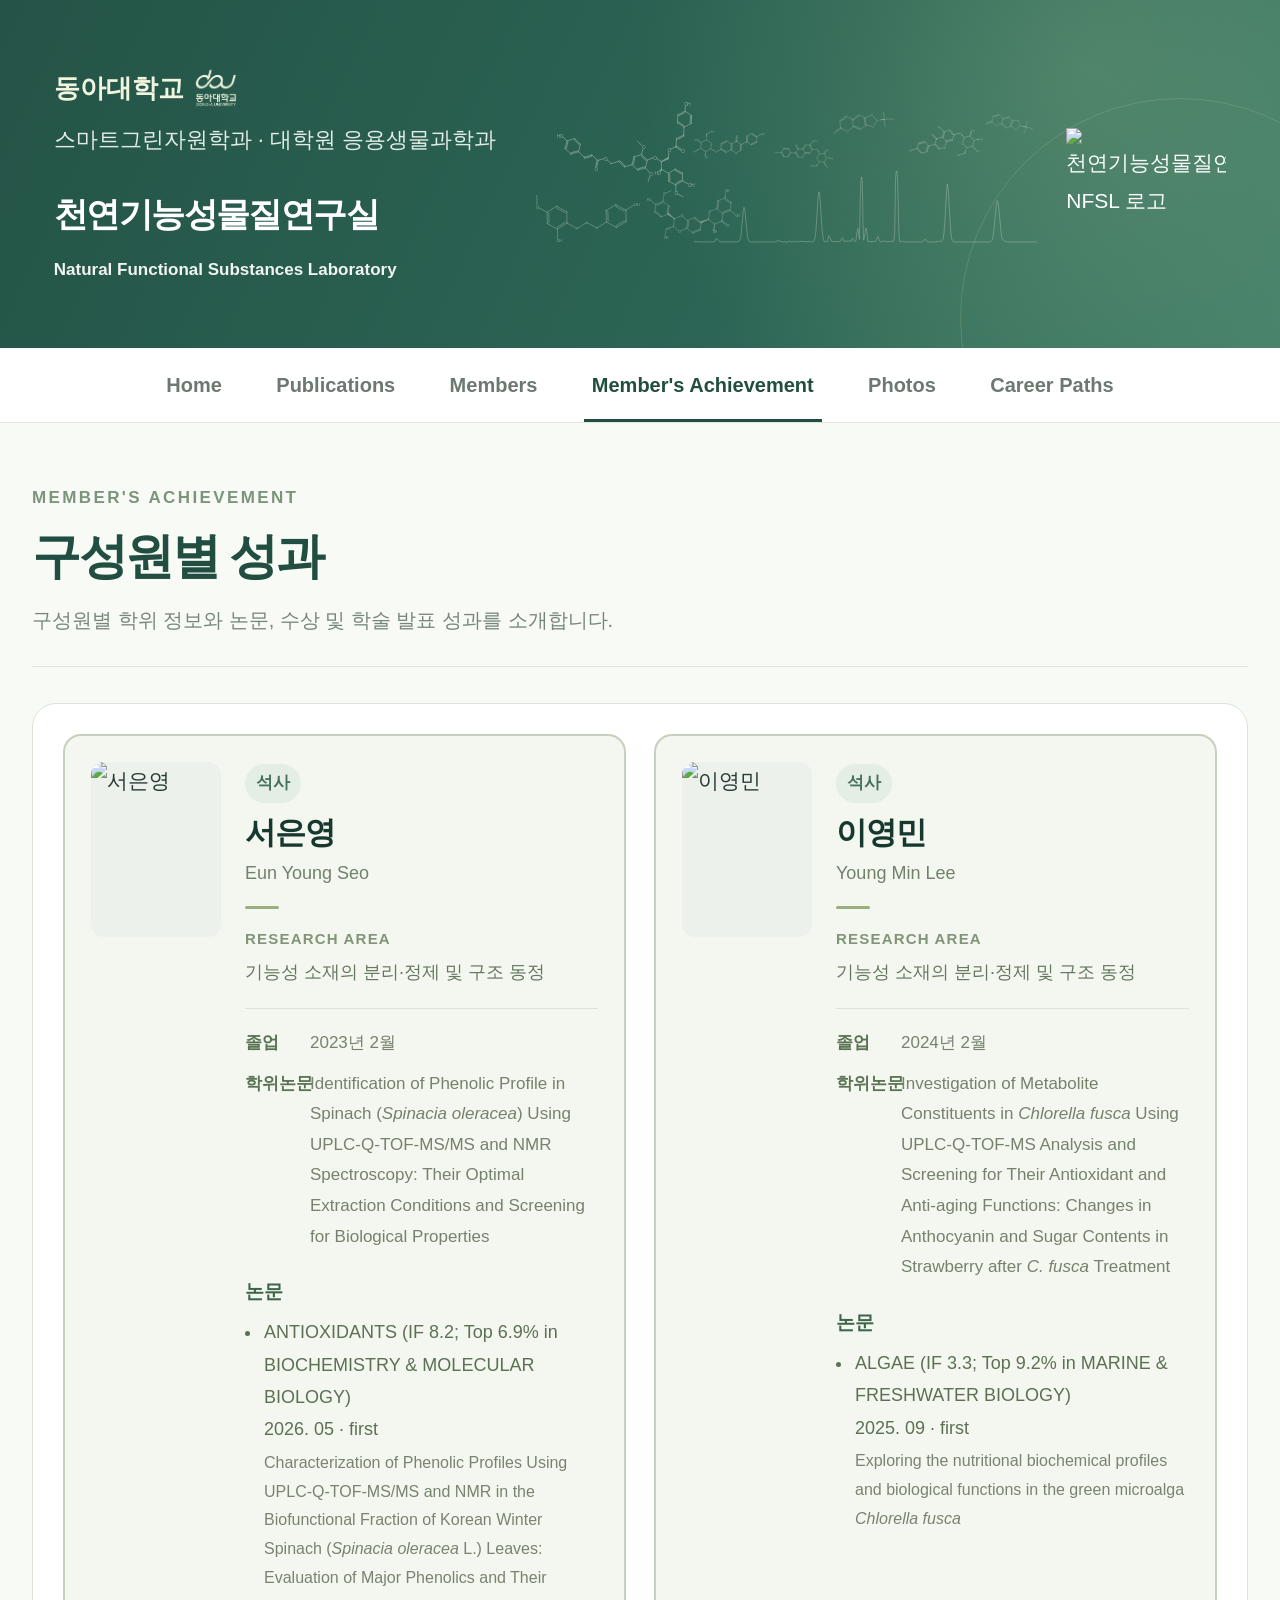
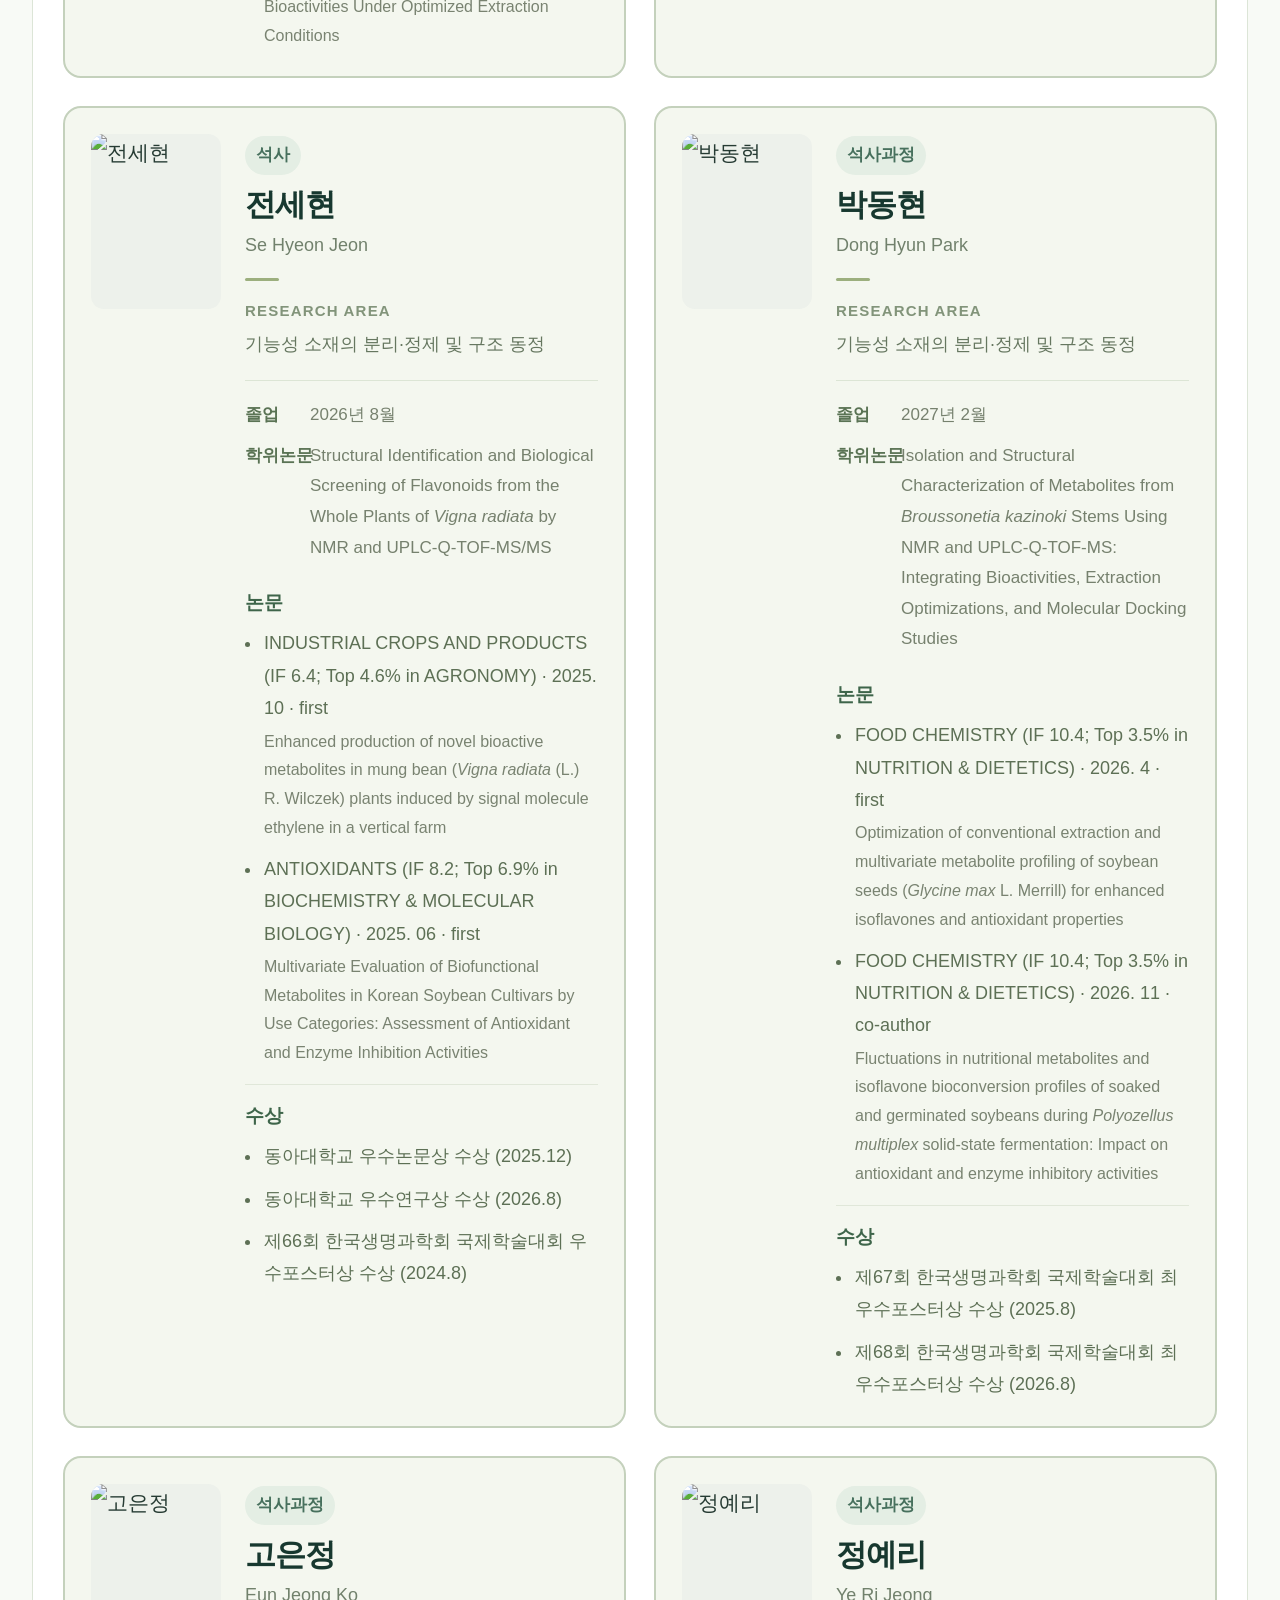
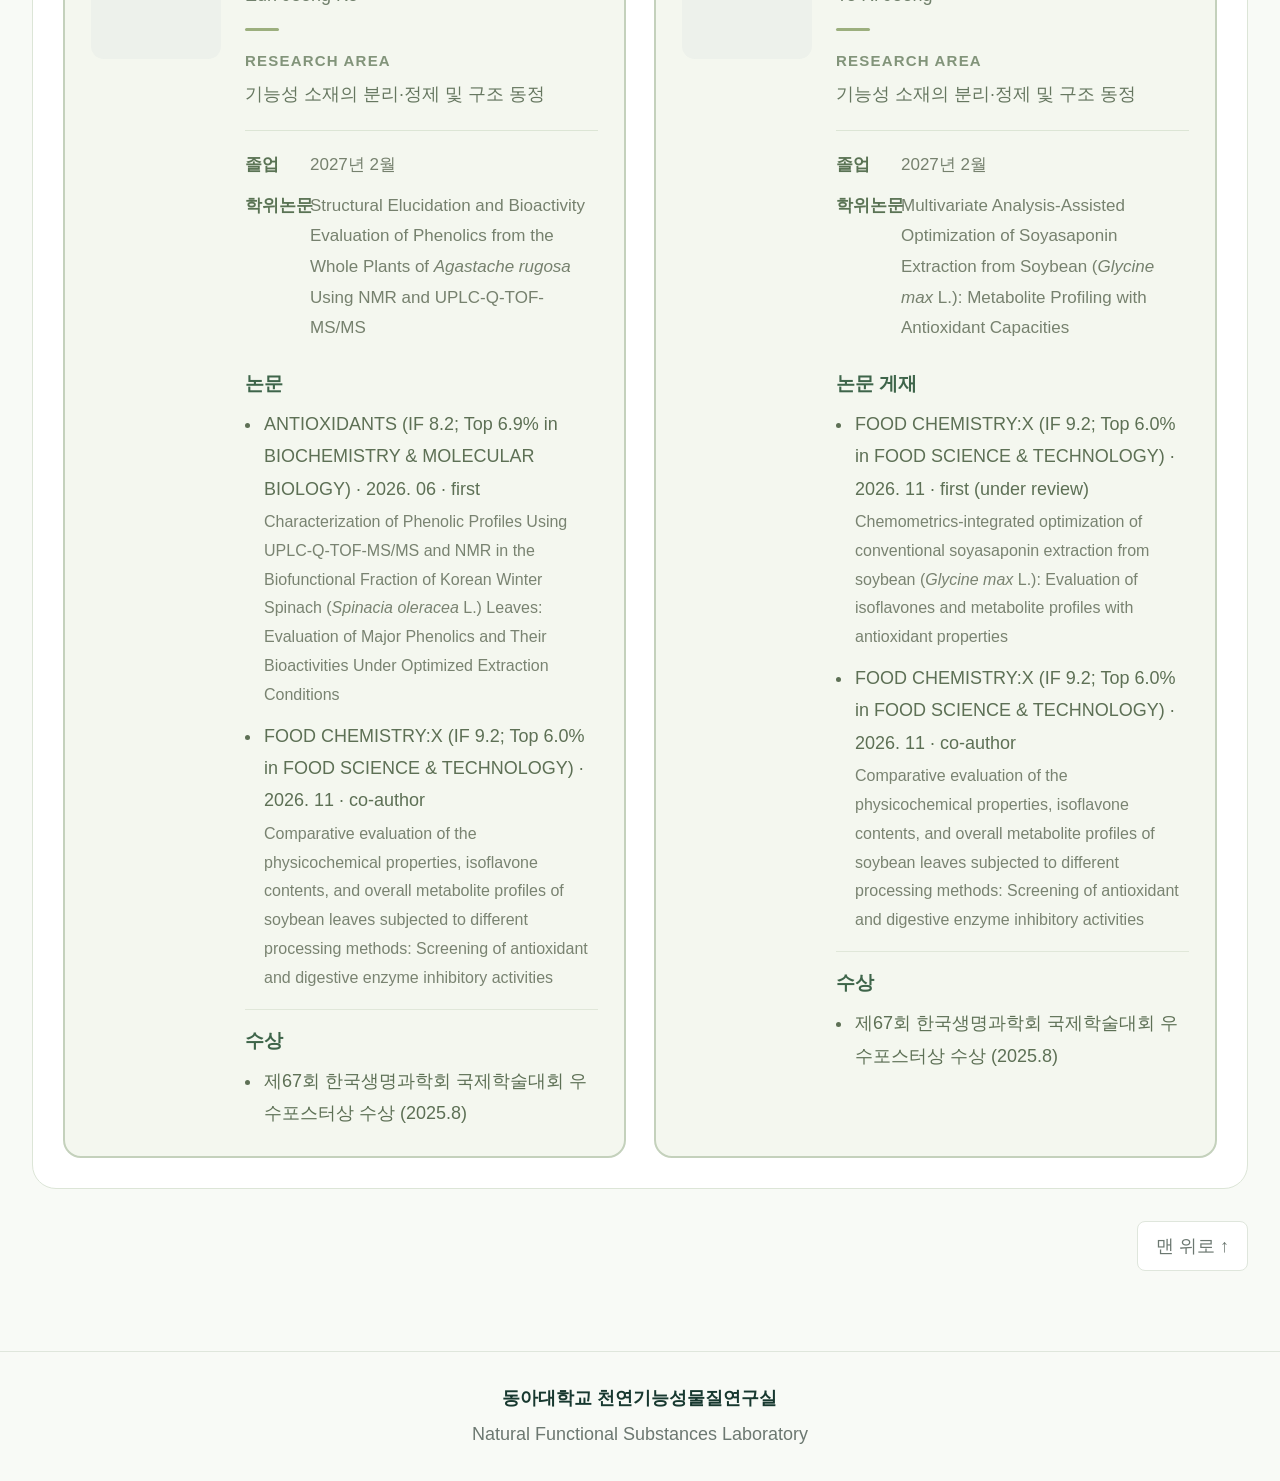
==== member's achievement.html @ 09aa6b8d "Create lab website" ====
<!DOCTYPE html>
<html lang="ko">
<head>
  <meta charset="UTF-8">
  <meta name="viewport" content="width=device-width, initial-scale=1.0">
  <title>천연기능성물질연구실 | 구성원 성과</title>
  <link rel="stylesheet" href="styles.css">
</head>

<body class="achievements-page" id="top">
  <a class="skip-link" href="#main">본문 바로가기</a>

  <header class="hero hero-with-science">
    <div class="hero-inner">
      <div class="hero-text">
        <p class="university">
          <a class="hero-university-label" href="https://www.donga.ac.kr/" target="_blank" rel="noopener noreferrer">동아대학교<span class="hero-university-mark" aria-hidden="true"></span></a>
        </p>

        <p class="department">
          <a href="https://liferes.donga.ac.kr/liferes/CMS/Contents/Contents.do?mCode=MN019" target="_blank" rel="noopener noreferrer">스마트그린자원학과</a>
          · <a href="https://gra.donga.ac.kr/" target="_blank" rel="noopener noreferrer">대학원 응용생물과학과</a>
        </p>

        <h1>천연기능성물질연구실</h1>

        <p class="english-name" lang="en">
          Natural Functional Substances Laboratory
        </p>
      </div>

      <figure class="hero-science" aria-hidden="true">
        <svg
          class="hero-science-art"
          xmlns="http://www.w3.org/2000/svg"
          viewBox="0 0 1450 420"
          aria-hidden="true"
        >
          <defs>
            <!-- Daidzin -->
            <symbol id="banner-daidzin" viewBox="0 0 400 300">
              <g
                fill="none"
                stroke="currentColor"
                stroke-width="2"
                stroke-linecap="round"
                stroke-linejoin="round"
              >
                <path d="
                  M 114.1,140.8 L 97.5,127.0
                  M 117.1,150.6 L 113.6,170.9
                  M 138.4,186.6 L 159.6,178.9
                  M 69.3,134.4 L 69.7,133.8
                  M 66.4,132.4 L 67.3,131.4
                  M 63.6,130.5 L 64.9,128.9
                  M 60.8,128.6 L 62.5,126.5
                  M 57.9,126.7 L 60.1,124.1
                  M 55.1,124.7 L 57.7,121.6
                  M 87.9,183.8 L 87.3,183.7
                  M 87.6,187.5 L 86.3,187.3
                  M 87.4,191.1 L 85.4,190.8
                  M 87.1,194.8 L 84.4,194.3
                  M 86.8,198.4 L 83.4,197.9
                  M 86.5,202.1 L 82.5,201.4
                  M 123.3,92.6 L 100.0,101.1
                  M 222.3,200.7 L 205.7,186.8
                  M 230.6,202.6 L 251.8,194.8
                  M 241.2,131.0 L 237.5,152.4
                  M 237.2,130.3 L 233.5,151.7
                  M 353.6,132.5 L 332.4,140.3
                  M 67.5,162.9 L 72.1,136.3
                  M 67.5,162.9 L 88.2,180.2
                  M 72.1,136.3 L 97.5,127.0
                  M 88.2,180.2 L 113.6,170.9
                  M 159.6,178.9 L 180.4,196.2
                  M 164.0,177.2 L 181.2,191.5
                  M 159.6,178.9 L 164.3,152.3
                  M 180.4,196.2 L 205.7,186.8
                  M 164.3,152.3 L 189.6,143.0
                  M 167.8,155.3 L 188.8,147.6
                  M 205.7,186.8 L 210.3,160.2
                  M 210.1,185.2 L 213.9,163.2
                  M 210.3,160.2 L 189.6,143.0
                  M 210.3,160.2 L 235.7,150.9
                  M 235.7,150.9 L 256.4,168.2
                  M 256.4,168.2 L 251.8,194.8
                  M 252.0,169.8 L 248.2,191.8
                  M 256.4,168.2 L 281.7,158.9
                  M 281.7,158.9 L 302.5,176.2
                  M 281.7,158.9 L 286.4,132.3
                  M 286.1,157.3 L 289.9,135.3
                  M 302.5,176.2 L 327.8,166.9
                  M 303.3,171.6 L 324.2,163.9
                  M 286.4,132.3 L 311.7,123.0
                  M 327.8,166.9 L 332.4,140.3
                  M 311.7,123.0 L 332.4,140.3
                  M 310.9,127.6 L 328.0,141.9
                "/>
              </g>

              <path fill="currentColor" d="
                M 113.6,170.9 L 130.6,182.4 L 128.0,185.5 Z
                M 67.5,162.9 L 47.9,172.2 L 46.5,168.4 Z
                M 97.5,127.0 L 100.0,101.1 L 104.4,99.5 Z
              "/>

              <g fill="currentColor" font-family="Arial, sans-serif" font-size="11">
                <text x="114.9" y="149.7">O</text>
                <text x="131.1" y="193.6">O</text>
                <text x="32.0 38.9" y="177.6">HO</text>
                <text x="41.2 48.1" y="124.4">HO</text>
                <text x="80.4 87.8" y="212.2">OH</text>
                <text x="124.2 131.6" y="96.5">OH</text>
                <text x="223.2" y="209.5">O</text>
                <text x="237.0" y="129.7">O</text>
                <text x="354.5 362.0" y="136.4">OH</text>
              </g>
            </symbol>

            <!-- Glycitin -->
            <symbol id="banner-glycitin" viewBox="0 0 400 300">
              <g
                fill="none"
                stroke="currentColor"
                stroke-width="2"
                stroke-linecap="round"
                stroke-linejoin="round"
              >
                <path d="
                  M 280.2,175.2 L 292.2,191.6
                  M 277.9,165.3 L 287.1,144.4
                  M 266.7,122.8 L 243.7,125.4
                  M 321.8,191.2 L 321.2,191.6
                  M 324.1,193.8 L 323.0,194.6
                  M 326.5,196.5 L 324.8,197.7
                  M 328.8,199.1 L 326.6,200.7
                  M 331.2,201.7 L 328.4,203.7
                  M 333.5,204.3 L 330.2,206.8
                  M 315.3,138.4 L 315.9,138.6
                  M 316.2,135.3 L 317.5,135.8
                  M 317.2,132.2 L 319.1,133.0
                  M 318.2,129.1 L 320.7,130.2
                  M 319.2,126.0 L 322.3,127.4
                  M 320.2,122.9 L 324.0,124.5
                  M 258.2,219.1 L 283.5,216.3
                  M 196.3,174.2 L 205.5,153.4
                  M 190.3,178.9 L 167.3,181.4
                  M 235.7,84.6 L 227.5,103.3
                  M 242.7,77.8 L 265.7,75.3
                  M 151.8,116.7 L 164.5,134.0
                  M 148.5,119.1 L 161.2,136.4
                  M 46.5,170.7 L 69.5,168.2
                  M 330.4,163.5 L 319.4,188.6
                  M 330.4,163.5 L 314.3,141.5
                  M 319.4,188.6 L 292.2,191.6
                  M 314.3,141.5 L 287.1,144.4
                  M 243.7,125.4 L 227.5,103.3
                  M 239.0,125.9 L 225.6,107.6
                  M 243.7,125.4 L 232.7,150.4
                  M 227.5,103.3 L 200.3,106.3
                  M 232.7,150.4 L 205.5,153.4
                  M 229.9,146.6 L 207.4,149.0
                  M 205.5,153.4 L 189.3,131.3
                  M 189.3,131.3 L 200.3,106.3
                  M 194.0,130.8 L 203.1,110.1
                  M 189.3,131.3 L 162.1,134.3
                  M 162.1,134.3 L 151.1,159.3
                  M 151.1,159.3 L 167.3,181.4
                  M 155.8,158.8 L 169.2,177.0
                  M 151.1,159.3 L 123.9,162.3
                  M 123.9,162.3 L 107.7,140.2
                  M 123.9,162.3 L 112.9,187.3
                  M 119.2,162.8 L 110.1,183.5
                  M 107.7,140.2 L 80.5,143.2
                  M 105.8,144.6 L 83.3,147.0
                  M 112.9,187.3 L 85.7,190.3
                  M 80.5,143.2 L 69.5,168.2
                  M 85.7,190.3 L 69.5,168.2
                  M 87.6,186.0 L 74.2,167.7
                "/>
              </g>

              <path fill="currentColor" d="
                M 287.1,144.4 L 274.3,130.5 L 277.6,128.1 Z
                M 330.4,163.5 L 352.3,159.1 L 352.8,163.2 Z
                M 292.2,191.6 L 283.5,216.3 L 278.7,216.9 Z
              "/>

              <g fill="currentColor" font-family="Arial, sans-serif" font-size="11">
                <text x="272.8" y="175.0">O</text>
                <text x="267.6" y="127.9">O</text>
                <text x="354.4 361.9" y="166.0">OH</text>
                <text x="332.3 339.9" y="216.1">OH</text>
                <text x="322.0 329.6" y="121.9">OH</text>
                <text x="243.7 250.7" y="225.0">HO</text>
                <text x="191.2" y="183.9">O</text>
                <text x="235.3" y="83.7">O</text>
                <text x="142.6" y="117.7">O</text>
                <text x="32.0 39.0" y="176.7">HO</text>
              </g>
            </symbol>

            <!-- Genistin -->
            <symbol id="banner-genistin" viewBox="0 0 400 300">
              <g
                fill="none"
                stroke="currentColor"
                stroke-width="2"
                stroke-linecap="round"
                stroke-linejoin="round"
              >
                <path d="
                  M 280.5,169.5 L 293.4,185.7
                  M 277.9,160.1 L 286.3,138.8
                  M 265.1,117.9 L 242.1,121.4
                  M 322.9,184.2 L 322.4,184.6
                  M 325.3,186.7 L 324.3,187.5
                  M 327.8,189.2 L 326.2,190.5
                  M 330.2,191.7 L 328.1,193.4
                  M 332.6,194.2 L 330.0,196.4
                  M 335.1,196.7 L 331.9,199.3
                  M 314.3,131.5 L 314.9,131.8
                  M 315.2,128.4 L 316.5,128.9
                  M 316.1,125.2 L 318.0,126.0
                  M 316.9,122.1 L 319.5,123.1
                  M 317.8,118.9 L 321.0,120.2
                  M 318.7,115.7 L 322.5,117.2
                  M 260.4,214.7 L 285.6,210.9
                  M 196.6,172.2 L 205.0,150.9
                  M 190.7,177.1 L 167.8,180.5
                  M 185.1,87.8 L 198.0,104.0
                  M 149.5,116.1 L 163.2,133.2
                  M 146.3,118.6 L 159.9,135.7
                  M 46.5,174.6 L 69.4,171.2
                  M 330.5,156.2 L 320.5,181.7
                  M 330.5,156.2 L 313.4,134.7
                  M 320.5,181.7 L 293.4,185.7
                  M 313.4,134.7 L 286.3,138.8
                  M 242.1,121.4 L 232.1,146.9
                  M 242.1,121.4 L 225.1,99.9
                  M 237.4,122.1 L 223.3,104.3
                  M 232.1,146.9 L 205.0,150.9
                  M 229.1,143.2 L 206.7,146.5
                  M 225.1,99.9 L 198.0,104.0
                  M 205.0,150.9 L 187.9,129.5
                  M 187.9,129.5 L 198.0,104.0
                  M 192.6,128.8 L 200.9,107.7
                  M 187.9,129.5 L 160.8,133.5
                  M 160.8,133.5 L 150.8,159.0
                  M 150.8,159.0 L 167.8,180.5
                  M 155.5,158.3 L 169.6,176.1
                  M 150.8,159.0 L 123.6,163.1
                  M 123.6,163.1 L 106.6,141.7
                  M 123.6,163.1 L 113.6,188.6
                  M 119.0,163.8 L 110.6,184.9
                  M 106.6,141.7 L 79.5,145.7
                  M 104.8,146.1 L 82.4,149.4
                  M 113.6,188.6 L 86.5,192.7
                  M 79.5,145.7 L 69.4,171.2
                  M 86.5,192.7 L 69.4,171.2
                  M 88.2,188.3 L 74.1,170.5
                "/>
              </g>

              <path fill="currentColor" d="
                M 286.3,138.8 L 272.7,125.0 L 276.0,122.4 Z
                M 330.5,156.2 L 352.2,150.8 L 352.8,154.9 Z
                M 293.4,185.7 L 285.6,210.9 L 280.9,211.6 Z
              "/>

              <g fill="currentColor" font-family="Arial, sans-serif" font-size="11">
                <text x="273.0" y="169.8">O</text>
                <text x="266.0" y="122.8">O</text>
                <text x="354.3 361.9" y="157.6">OH</text>
                <text x="334.2 341.8" y="208.6">OH</text>
                <text x="320.2 327.8" y="114.7">OH</text>
                <text x="245.9 252.9" y="220.8">HO</text>
                <text x="191.7" y="181.9">O</text>
                <text x="170.6 177.6" y="88.0">HO</text>
                <text x="140.4" y="117.6">O</text>
                <text x="32.0 39.0" y="180.8">HO</text>
              </g>
            </symbol>

            <!-- Marmesin -->
            <symbol id="banner-marmesin" viewBox="0 0 400 300">
              <g
                fill="none"
                stroke="currentColor"
                stroke-width="2"
                stroke-linecap="round"
                stroke-linejoin="round"
              >
                <path d="
                  M 252.9,178.0 L 273.0,152.8
                  M 241.9,181.8 L 210.6,170.0
                  M 346.7,156.1 L 312.9,154.6
                  M 112.1,182.1 L 141.5,166.9
                  M 99.9,181.4 L 72.3,163.8
                  M 41.5,176.4 L 72.4,160.3
                  M 44.3,181.7 L 75.2,165.7
                  M 273.0,152.8 L 251.0,119.5
                  M 312.9,154.6 L 314.7,114.7
                  M 312.9,154.6 L 311.1,194.6
                  M 251.0,119.5 L 212.4,130.1
                  M 212.4,130.1 L 210.6,170.0
                  M 206.3,133.3 L 204.8,166.3
                  M 212.4,130.1 L 178.7,108.6
                  M 210.6,170.0 L 175.1,188.4
                  M 178.7,108.6 L 143.3,127.0
                  M 178.4,115.5 L 149.1,130.7
                  M 175.1,188.4 L 141.5,166.9
                  M 175.5,181.5 L 147.6,163.7
                  M 143.3,127.0 L 141.5,166.9
                  M 143.3,127.0 L 109.6,105.4
                  M 109.6,105.4 L 74.1,123.9
                  M 109.3,112.4 L 79.9,127.6
                  M 74.1,123.9 L 72.3,163.8
                "/>
              </g>

              <path fill="currentColor" d="
                M 273.0,152.8 L 313.1,151.6 L 312.9,154.6 L 312.8,157.6 Z
              "/>

              <g fill="currentColor" font-family="Arial, sans-serif" font-size="11">
                <text x="243.3" y="192.1">O</text>
                <text x="348.1 359.1" y="164.4">OH</text>
                <text x="101.2" y="193.3">O</text>
                <text x="32.0" y="190.2">O</text>
              </g>
            </symbol>

            <!-- Dadahol A -->
            <symbol id="banner-dadahol" viewBox="0 0 460 260">
              <title>Dadahol A</title>

              <path
                fill="none"
                stroke="currentColor"
                stroke-width="1.8"
                stroke-linecap="round"
                stroke-linejoin="round"
                d="
                  M 261.5,109.3 L 272.1,119.4
                  M 274.8,130.1 L 271.6,143.5
                  M 271.6,143.5 L 251.9,149.3
                  M 251.9,149.3 L 247.1,169.3
                  M 254.5,151.7 L 250.5,168.3
                  M 247.1,169.3 L 262.0,183.4
                  M 262.0,183.4 L 281.7,177.6
                  M 262.8,180.0 L 279.2,175.1
                  M 281.7,177.6 L 286.5,157.6
                  M 286.5,157.6 L 301.3,151.7
                  M 309.9,152.9 L 322.7,161.4
                  M 341.0,153.9 L 342.0,138.4
                  M 346.6,129.6 L 360.8,122.5
                  M 359.2,123.3 L 372.8,132.3
                  M 360.9,120.8 L 374.5,129.8
                  M 360.8,122.5 L 362.0,102.0
                  M 362.0,102.0 L 380.4,92.9
                  M 364.9,104.0 L 381.7,95.6
                  M 380.4,92.9 L 381.6,72.3
                  M 381.6,72.3 L 400.0,63.2
                  M 400.0,63.2 L 401.2,42.7
                  M 397.1,61.2 L 398.1,44.2
                  M 401.2,42.7 L 384.1,31.3
                  M 384.1,31.3 L 365.7,40.5
                  M 383.9,34.9 L 368.7,42.5
                  M 365.7,40.5 L 364.5,61.0
                  M 384.1,31.3 L 385.0,17.5
                  M 322.7,161.4 L 323.3,181.9
                  M 323.3,181.9 L 341.4,191.7
                  M 341.4,191.7 L 341.9,212.2
                  M 344.5,193.4 L 344.9,210.4
                  M 341.9,212.2 L 360.0,222.0
                  M 360.0,222.0 L 377.5,211.3
                  M 359.9,218.5 L 374.4,209.6
                  M 377.5,211.3 L 376.9,190.8
                  M 376.9,190.8 L 358.9,181.0
                  M 373.9,192.6 L 359.0,184.5
                  M 377.5,211.3 L 391.3,218.8
                  M 360.0,222.0 L 360.4,238.3
                  M 364.8,244.9 L 378.6,252.4
                  M 281.7,177.6 L 291.6,188.7
                  M 293.1,199.6 L 288.8,212.4
                  M 247.1,169.3 L 227.4,175.1
                  M 227.4,175.1 L 212.5,161.0
                  M 228.2,171.7 L 214.6,158.8
                  M 212.5,161.0 L 192.8,166.8
                  M 192.8,166.8 L 182.2,156.7
                  M 173.6,154.0 L 158.2,158.5
                  M 156.9,157.3 L 153.0,173.9
                  M 159.9,158.0 L 155.9,174.6
                  M 158.2,158.5 L 143.3,144.4
                  M 143.3,144.4 L 123.6,150.2
                  M 142.5,147.8 L 124.5,153.2
                  M 123.6,150.2 L 108.7,136.1
                  M 108.7,136.1 L 113.5,116.1
                  M 113.5,116.1 L 98.6,102.0
                  M 110.1,117.1 L 97.8,105.4
                  M 98.6,102.0 L 78.9,107.8
                  M 78.9,107.8 L 74.1,127.8
                  M 81.5,110.3 L 77.5,126.8
                  M 74.1,127.8 L 89.0,141.9
                  M 78.9,107.8 L 68.3,97.7
                  M 286.5,157.6 L 271.6,143.5
                  M 283.1,158.6 L 270.8,146.9
                  M 364.5,61.0 L 381.6,72.3
                  M 367.6,59.4 L 381.8,68.8
                  M 358.9,181.0 L 341.4,191.7
                  M 89.0,141.9 L 108.7,136.1
                  M 89.8,138.5 L 106.2,133.7
                  M 252.9,149.0 L 251.9,149.3 L 251.7,150.3
                  M 261.3,182.7 L 262.0,183.4 L 263.0,183.1
                  M 322.1,161.0 L 322.7,161.4 L 322.8,162.4
                  M 360.0,122.9 L 360.8,122.5 L 360.8,121.5
                  M 361.9,103.1 L 362.0,102.0 L 362.9,101.6
                  M 379.5,93.3 L 380.4,92.9 L 380.4,91.8
                  M 399.1,63.6 L 400.0,63.2 L 400.1,62.1
                  M 401.2,43.7 L 401.2,42.7 L 400.4,42.1
                  M 366.7,40.1 L 365.7,40.5 L 365.7,41.5
                  M 364.6,60.0 L 364.5,61.0 L 365.3,61.6
                  M 323.3,180.9 L 323.3,181.9 L 324.2,182.4
                  M 341.9,211.2 L 341.9,212.2 L 342.8,212.7
                  M 376.9,191.8 L 376.9,190.8 L 376.0,190.3
                  M 359.8,181.5 L 358.9,181.0 L 358.0,181.5
                  M 228.4,174.8 L 227.4,175.1 L 226.7,174.4
                  M 213.3,161.7 L 212.5,161.0 L 211.5,161.3
                  M 193.8,166.5 L 192.8,166.8 L 192.3,166.3
                  M 159.0,158.3 L 158.2,158.5 L 157.5,157.8
                  M 144.1,145.1 L 143.3,144.4 L 142.3,144.7
                  M 124.6,149.9 L 123.6,150.2 L 122.9,149.5
                  M 113.3,117.1 L 113.5,116.1 L 112.8,115.4
                  M 99.3,102.7 L 98.6,102.0 L 97.6,102.3
                  M 74.4,126.8 L 74.1,127.8 L 74.9,128.5
                  M 88.3,141.2 L 89.0,141.9 L 90.0,141.6
                "
              />

              <path
                fill="currentColor"
                stroke="currentColor"
                stroke-width="1.8"
                stroke-linecap="round"
                stroke-linejoin="round"
                d="
                  M 322.7,161.4 L 341.2,150.4 L 341.0,153.9 Z
                  M 323.3,181.9 L 321.6,186.4 L 319.2,184.4 Z
                "
              />

              <g fill="currentColor" font-family="Arial, sans-serif" font-size="12">
                <text x="272.8" y="129.5">O</text>
                <text x="302.0" y="156.1">O</text>
                <text x="338.8" y="137.7">O</text>
                <text x="374.3" y="139.9">O</text>
                <text x="381.8" y="16.8">O</text>
                <text x="390.0" y="16.8">H</text>
                <text x="391.9" y="227.1">O</text>
                <text x="400.2" y="227.1">H</text>
                <text x="356.9" y="248.6">O</text>
                <text x="305.1" y="196.3">H</text>
                <text x="312.8" y="196.3">O</text>
                <text x="291.7" y="198.9">O</text>
                <text x="174.3" y="158.7">O</text>
                <text x="149.8" y="184.5">O</text>
                <text x="52.7" y="99.7">H</text>
                <text x="60.4" y="99.7">O</text>
              </g>
            </symbol>

            <!-- Broussonin A -->
            <symbol id="banner-broussonin" viewBox="0 0 360 180">
              <title>Broussonin A</title>

              <path
                fill="none"
                stroke="currentColor"
                stroke-width="1.8"
                stroke-linecap="round"
                stroke-linejoin="round"
                d="
                  M 15.1,14.0 L 16.0,46.1
                  M 20.9,53.5 L 48.6,68.4
                  M 48.6,68.4 L 49.6,105.4
                  M 54.2,71.5 L 55.1,102.0
                  M 49.6,105.4 L 82.1,122.9
                  M 82.1,122.9 L 113.5,103.6
                  M 81.9,116.5 L 107.9,100.5
                  M 113.5,103.6 L 112.5,66.7
                  M 112.5,66.7 L 80.0,49.1
                  M 107.1,70.0 L 80.2,55.5
                  M 113.5,103.6 L 146.0,121.1
                  M 146.0,121.1 L 177.5,101.8
                  M 177.5,101.8 L 209.9,119.3
                  M 209.9,119.3 L 241.4,100.0
                  M 241.4,100.0 L 273.9,117.6
                  M 273.9,117.6 L 305.3,98.2
                  M 273.7,111.2 L 299.7,95.2
                  M 305.3,98.2 L 304.3,61.3
                  M 304.3,61.3 L 271.8,43.8
                  M 298.8,64.7 L 272.0,50.2
                  M 271.8,43.8 L 240.4,63.1
                  M 304.3,61.3 L 330.9,44.9
                  M 82.1,122.9 L 83.0,155.0
                  M 80.0,49.1 L 48.6,68.4
                  M 240.4,63.1 L 241.4,100.0
                  M 246.0,66.1 L 246.8,96.7
                  M 49.6,103.5 L 49.6,105.4 L 51.3,106.2
                  M 112.6,68.5 L 112.5,66.7 L 110.9,65.8
                  M 81.7,50.0 L 80.0,49.1 L 78.5,50.1
                  M 144.4,120.3 L 146.0,121.1 L 147.6,120.2
                  M 175.9,102.8 L 177.5,101.8 L 179.1,102.7
                  M 208.3,118.5 L 209.9,119.3 L 211.5,118.4
                  M 272.2,116.7 L 273.9,117.6 L 275.4,116.6
                  M 303.7,99.2 L 305.3,98.2 L 305.2,96.4
                  M 273.4,44.6 L 271.8,43.8 L 270.2,44.7
                  M 241.9,62.1 L 240.4,63.1 L 240.4,64.9
                "
              />

              <g fill="currentColor" font-family="Arial, sans-serif" font-size="12">
                <text x="12.5" y="56.9">O</text>
                <text x="332.1" y="48.0">O</text>
                <text x="340.4" y="48.0">H</text>
                <text x="79.5" y="165.8">O</text>
                <text x="87.8" y="165.8">H</text>
              </g>
            </symbol>

            <!-- Silybin: 실리마린의 대표 구성 성분 -->
            <symbol id="banner-silybin" viewBox="0 0 400 260">
              <title>Silybin — silymarin constituent</title>

              <path
                fill="none"
                stroke="currentColor"
                stroke-width="1.8"
                stroke-linecap="round"
                stroke-linejoin="round"
                d="
                  M 112.0,35.3 L 87.3,45.5
                  M 81.7,54.4 L 78.4,78.8
                  M 78.4,78.8 L 49.1,90.9
                  M 77.7,84.3 L 53.4,94.3
                  M 49.1,90.9 L 44.8,122.4
                  M 44.8,122.4 L 70.0,141.7
                  M 49.9,120.3 L 70.7,136.3
                  M 70.0,141.7 L 99.3,129.7
                  M 99.3,129.7 L 103.6,98.2
                  M 95.0,126.3 L 98.5,100.3
                  M 124.5,149.1 L 120.2,180.5
                  M 120.2,180.5 L 140.7,196.3
                  M 150.0,198.0 L 174.7,187.9
                  M 174.7,187.9 L 178.9,156.4
                  M 179.8,185.8 L 183.3,159.8
                  M 178.9,156.4 L 158.5,140.6
                  M 178.9,156.4 L 208.3,144.3
                  M 208.3,144.3 L 233.4,163.7
                  M 207.6,149.8 L 228.3,165.8
                  M 233.4,163.7 L 229.2,195.2
                  M 229.2,195.2 L 199.8,207.2
                  M 224.8,191.8 L 200.6,201.8
                  M 262.8,151.7 L 287.9,171.0
                  M 287.9,171.0 L 317.3,159.0
                  M 314.7,160.0 L 336.3,176.7
                  M 317.6,156.3 L 339.2,172.9
                  M 317.3,159.0 L 321.5,127.5
                  M 321.5,127.5 L 350.9,115.5
                  M 322.2,122.1 L 346.5,112.1
                  M 350.9,115.5 L 355.1,84.0
                  M 355.1,84.0 L 330.0,64.6
                  M 350.0,86.1 L 329.2,70.1
                  M 330.0,64.6 L 300.6,76.7
                  M 300.6,76.7 L 296.4,108.1
                  M 304.9,80.0 L 301.5,106.0
                  M 296.4,108.1 L 271.7,118.3
                  M 330.0,64.6 L 333.2,40.2
                  M 350.9,115.5 L 371.3,131.3
                  M 287.8,174.3 L 287.2,174.2
                  M 287.6,177.6 L 286.5,177.4
                  M 287.5,180.8 L 285.7,180.6
                  M 287.4,184.1 L 285.0,183.8
                  M 287.2,187.3 L 284.3,186.9
                  M 287.1,190.6 L 283.5,190.1
                  M 286.9,193.9 L 282.8,193.3
                  M 286.8,197.1 L 282.1,196.5
                  M 116.9,181.6 L 117.1,182.1
                  M 113.5,182.7 L 113.9,183.8
                  M 110.1,183.7 L 110.8,185.4
                  M 106.7,184.8 L 107.6,187.0
                  M 103.4,185.9 L 104.5,188.6
                  M 100.0,186.9 L 101.3,190.2
                  M 96.6,188.0 L 98.2,191.8
                  M 93.2,189.0 L 95.1,193.4
                  M 90.9,192.6 L 87.3,219.4
                  M 49.1,90.9 L 28.6,75.1
                  M 103.6,98.2 L 78.4,78.8
                  M 149.2,138.9 L 124.5,149.1
                  M 199.8,207.2 L 174.7,187.9
                  M 266.1,127.2 L 262.8,151.7
                  M 296.4,108.1 L 321.5,127.5
                  M 45.1,120.8 L 44.8,122.4 L 46.1,123.3
                  M 68.7,140.8 L 70.0,141.7 L 71.4,141.1
                  M 97.9,130.3 L 99.3,129.7 L 99.5,128.1
                  M 103.3,99.8 L 103.6,98.2 L 102.3,97.3
                  M 124.2,150.6 L 124.5,149.1 L 125.7,148.6
                  M 120.4,179.0 L 120.2,180.5 L 121.2,181.3
                  M 206.8,144.9 L 208.3,144.3 L 209.6,145.3
                  M 232.2,162.7 L 233.4,163.7 L 233.2,165.3
                  M 229.4,193.6 L 229.2,195.2 L 227.7,195.8
                  M 201.3,206.6 L 199.8,207.2 L 198.6,206.3
                  M 264.0,152.6 L 262.8,151.7 L 262.9,150.4
                  M 286.7,170.1 L 287.9,171.0 L 289.4,170.4
                  M 315.8,159.6 L 317.3,159.0 L 317.5,157.4
                  M 354.9,85.6 L 355.1,84.0 L 353.8,83.0
                  M 302.1,76.1 L 300.6,76.7 L 300.4,78.2
                "
              />

              <path
                fill="currentColor"
                stroke="currentColor"
                stroke-width="1.8"
                stroke-linecap="round"
                stroke-linejoin="round"
                d="
                  M 124.5,149.1 L 96.7,130.8 L 99.3,129.7 L 99.7,126.8 Z
                  M 262.8,151.7 L 233.0,166.6 L 233.4,163.7 L 231.2,162.0 Z
                "
              />

              <g fill="currentColor" font-family="Arial, sans-serif" font-size="12">
                <text x="79.1" y="53.4">O</text>
                <text x="141.8" y="205.9">O</text>
                <text x="150.2" y="143.0">O</text>
                <text x="338.8" y="184.4">O</text>
                <text x="263.4" y="126.2">O</text>
                <text x="330.6" y="39.1">O</text>
                <text x="338.9" y="39.1">H</text>
                <text x="372.4" y="140.8">O</text>
                <text x="380.7" y="140.8">H</text>
                <text x="280.1" y="208.5">O</text>
                <text x="288.4" y="208.5">H</text>
                <text x="83.0" y="230.1">O</text>
                <text x="91.3" y="230.1">H</text>
                <text x="12.7" y="77.5">H</text>
                <text x="20.3" y="77.5">O</text>
              </g>
            </symbol>
          </defs>

          <!-- 왼쪽 구조식 -->
          <use href="#banner-dadahol" x="0" y="10" width="470" height="245" transform="translate(-14.5 -17) scale(1.18)">
            <title>Dadahol A</title>
          </use>

          <use href="#banner-broussonin" x="5" y="255" width="270" height="140" transform="translate(-11.3 -44.4) scale(1.18)">
            <title>Broussonin A</title>
          </use>

          <use href="#banner-silybin" x="270" y="220" width="240" height="180" transform="translate(-3.3 -40.8) scale(1.18)">
            <title>Silybin — 실리마린의 대표 구성 성분</title>
          </use>

          <!-- 오른쪽 구조식 -->
          <g transform="translate(450 -10)">
            <use
              href="#banner-daidzin"
              x="5" y="30"
              width="210" height="195"
              transform="translate(-19.9 -22.2) scale(1.18) rotate(-7 110 127.5)"
            />

            <use
              href="#banner-glycitin"
              x="245" y="72"
              width="170" height="170"
              transform="translate(-62.7 -27.1) scale(1.18) rotate(8 330 157)"
            />

            <use
              href="#banner-genistin"
              x="625" y="25"
              width="215" height="200"
              transform="translate(-132.1 -20.6) scale(1.18) rotate(-5 732.5 125)"
            />

            <use
              href="#banner-marmesin"
              x="390" y="0"
              width="215" height="135"
              transform="translate(-89.8 -9.4) scale(1.18) rotate(-9 497.5 67.5)"
            />

            <use
              href="#banner-marmesin"
              x="825" y="35"
              width="165" height="105"
              transform="translate(-152 -29.1) scale(1.18) rotate(11 907.5 87.5)"
            />
          </g>

          <!-- 배너 디자인용 크로마토그램 -->
          <g transform="translate(440 -4) scale(1.025 1.33)">
            <polyline
              fill="none"
              stroke="currentColor"
              stroke-width="1.35"
              stroke-linejoin="round"
              stroke-linecap="round"
              points="
                20.0,306.9 37.5,307.7 54.9,307.7 56.9,306.9
                58.8,307.7 70.4,307.7 72.4,306.9 76.2,307.7
                78.2,306.1 80.1,301.5 84.0,300.7 89.8,306.1
                97.6,307.7 103.4,307.7 105.3,306.9 109.2,307.7
                144.1,307.2 146.1,306.2 148.0,303.5 149.9,297.8
                151.9,287.6 157.7,240.2 159.6,232.9 161.6,236.4
                169.3,294.5 171.3,301.8 173.2,305.4 175.2,306.9
                181.0,307.7 225.6,307.7 227.5,306.9 229.4,307.7
                246.9,307.7 256.6,303.8 258.6,306.1 260.5,306.9
                264.4,306.9 266.3,307.7 281.8,307.7 287.6,306.1
                291.5,307.7 297.3,307.7 299.3,306.9 305.1,306.9
                309.0,307.7 310.9,306.9 316.7,306.9 318.7,306.1
                320.6,306.9 332.2,306.9 334.2,307.7 336.1,306.9
                351.6,307.6 355.5,306.0 357.4,303.0 359.4,296.1
                361.3,283.2 367.1,214.2 369.1,199.5 371.0,200.0
                373.0,215.5 378.8,284.2 380.7,296.7 382.7,303.3
                384.6,306.2 386.6,306.9 392.4,306.9 394.3,306.1
                396.2,296.1 398.2,293.8 402.1,299.9 404.0,306.1
                405.9,306.9 409.8,306.9 411.8,307.7 413.7,306.9
                429.2,306.9 431.1,305.4 433.1,299.9 435.0,298.4
                437.0,299.9 440.9,306.9 444.7,306.9 448.6,305.4
                452.5,306.1 456.4,305.4 460.2,306.1 462.2,300.7
                464.1,299.9 466.1,301.5 468.0,305.4 471.9,306.9
                473.8,303.8 477.7,279.1 479.6,279.1 483.5,302.3
                485.4,214.9 487.4,174.7 489.3,167.0 491.3,175.5
                493.2,265.2 495.1,303.8 497.1,297.6 501.0,277.5
                502.9,278.3 506.8,306.9 528.1,306.9 530.1,304.6
                532.0,299.2 533.9,296.9 535.9,296.1 537.8,302.3
                539.8,305.4 543.6,307.7 551.4,305.4 563.0,307.7
                565.0,306.9 576.6,306.9 578.5,306.1 580.5,301.5
                582.4,279.1 584.4,173.2 586.3,155.4 588.2,154.6
                590.2,168.6 594.1,292.2 596.0,306.1 597.9,306.9
                601.8,307.7 603.8,306.9 607.6,306.9 609.6,307.7
                627.0,307.7 629.0,306.9 632.9,307.7 660.0,307.7
                665.8,302.3 669.7,303.0 671.6,306.1 675.5,307.7
                700.7,307.7 704.6,306.1 708.5,306.1 712.4,307.5
                714.3,306.8 716.2,304.9 718.2,300.1 720.1,290.0
                722.1,272.3 727.9,193.4 729.8,182.8 731.8,190.2
                739.5,287.3 741.5,298.6 743.4,304.2 745.3,306.6
                749.2,307.6 757.0,307.7 846.2,307.7 852.0,306.7
                853.9,305.2 855.9,302.1 857.8,296.2 859.8,286.7
                867.5,225.1 869.5,218.1 871.4,220.1 873.3,230.5
                881.1,291.4 883.0,299.2 885.0,302.3 886.9,303.0
                892.7,307.6 896.6,306.9 898.5,307.7 980.0,307.7
              "
            />
          </g>
        </svg>
      </figure>

      <div class="hero-logo">
        <img
          src="lab-logo.png"
          alt="천연기능성물질연구실 NFSL 로고"
          decoding="async"
        >
      </div>
    </div>
  </header>

  <nav class="site-nav" aria-label="주요 메뉴">
    <div class="site-nav-inner">
      <a href="index.html">Home</a>
      <a href="results.html">Publications</a>
      <a href="members.html">Members</a>
      <a href="member's achievement.html" aria-current="page">
        Member's Achievement
        
      </a>
      <a href="photos.html">Photos</a>
      <a href="work.html">Career Paths</a>
    </div>
  </nav>

  <main id="main" class="achievements-main">
    <div class="page-heading">
      <p class="eyebrow">MEMBER'S ACHIEVEMENT</p>
      <h2>구성원별 성과</h2>
      <p class="page-description">
        구성원별 학위 정보와 논문, 수상 및 학술 발표 성과를 소개합니다.
      </p>
    </div>

    <div class="achievements-panel">
      <div class="people-achievement-grid">

        <!-- 서은영 -->
        <article class="person-achievement-card" aria-labelledby="seo-name">
          <div class="person-photo">
            <img src="SYY.png" alt="서은영" loading="lazy">
          </div>

          <div class="person-info">
            <p class="person-degree">석사</p>
            <h3 id="seo-name">서은영</h3>
            <p class="person-english-name" lang="en">Eun Young Seo</p>
            <div class="person-name-line" aria-hidden="true"></div>
            <p class="person-research-label">RESEARCH AREA</p>
            <p class="person-research-text">
              기능성 소재의 분리·정제 및 구조 동정
            </p>

            <dl class="person-graduation">
              <div>
                <dt>졸업</dt>
                <dd>2023년 2월</dd>
              </div>
              <div>
                <dt>학위논문</dt>
                <dd>
                  Identification of Phenolic Profile in Spinach (<em>Spinacia oleracea</em>) Using UPLC-Q-TOF-MS/MS and NMR Spectroscopy: Their Optimal Extraction Conditions and Screening for Biological Properties
                </dd>
              </div>
            </dl>

            <div class="person-records">
              <div class="person-record">
                <h4>논문</h4>
                <ul class="person-record-list">
                  <li>
                    <p>
                      ANTIOXIDANTS
                      (IF 8.2; Top 6.9% in BIOCHEMISTRY &amp; MOLECULAR BIOLOGY)
                    </p>
                    <p>2026. 05 · first</p>
                    <span lang="en">
                      Characterization of Phenolic Profiles Using UPLC-Q-TOF-MS/MS
                      and NMR in the Biofunctional Fraction of Korean Winter
                      Spinach (<em>Spinacia oleracea</em> L.) Leaves: Evaluation of Major
                      Phenolics and Their Bioactivities Under Optimized Extraction
                      Conditions
                    </span>
                  </li>
                </ul>
              </div>
            </div>
          </div>
        </article>

        <!-- 이영민 -->
        <article class="person-achievement-card" aria-labelledby="lee-name">
          <div class="person-photo">
            <img src="LYM.png" alt="이영민" loading="lazy">
          </div>

          <div class="person-info">
            <p class="person-degree">석사</p>
            <h3 id="lee-name">이영민</h3>
            <p class="person-english-name" lang="en">Young Min Lee</p>
            <div class="person-name-line" aria-hidden="true"></div>
            <p class="person-research-label">RESEARCH AREA</p>
            <p class="person-research-text">
              기능성 소재의 분리·정제 및 구조 동정
            </p>

            <dl class="person-graduation">
              <div>
                <dt>졸업</dt>
                <dd>2024년 2월</dd>
              </div>
              <div>
                <dt>학위논문</dt>
                <dd>
                  Investigation of Metabolite Constituents in <em>Chlorella fusca</em> Using UPLC-Q-TOF-MS Analysis and Screening for Their Antioxidant and Anti-aging Functions: Changes in Anthocyanin and Sugar Contents in Strawberry after <em>C. fusca</em> Treatment
                </dd>
              </div>
            </dl>

            <div class="person-records">
              <div class="person-record">
                <h4>논문</h4>
                <ul class="person-record-list">
                  <li>
                    <p>
                      ALGAE
                      (IF 3.3; Top 9.2% in MARINE &amp; FRESHWATER BIOLOGY)
                    </p>
                    <p>2025. 09 · first</p>
                    <span lang="en">
                      Exploring the nutritional biochemical profiles and biological
                      functions in the green microalga <em>Chlorella fusca</em>
                    </span>
                  </li>
                </ul>
              </div>
            </div>
          </div>
        </article>

        <!-- 전세현 -->
        <article class="person-achievement-card" aria-labelledby="jeon-name">
          <div class="person-photo">
            <img src="JSH.png" alt="전세현" loading="lazy">
          </div>

          <div class="person-info">
            <p class="person-degree">석사</p>
            <h3 id="jeon-name">전세현</h3>
            <p class="person-english-name" lang="en">Se Hyeon Jeon</p>
            <div class="person-name-line" aria-hidden="true"></div>
            <p class="person-research-label">RESEARCH AREA</p>
            <p class="person-research-text">
              기능성 소재의 분리·정제 및 구조 동정
            </p>

            <dl class="person-graduation">
              <div>
                <dt>졸업</dt>
                <dd>2026년 8월</dd>
              </div>
              <div>
                <dt>학위논문</dt>
                <dd>
                  Structural Identification and Biological Screening of Flavonoids from the Whole Plants of <em>Vigna radiata</em> by NMR and UPLC-Q-TOF-MS/MS
                </dd>
              </div>
            </dl>

            <div class="person-records">
              <div class="person-record">
                <h4>논문</h4>
                <ul class="person-record-list">
                  <li>
                    <p>
                      INDUSTRIAL CROPS AND PRODUCTS
                      (IF 6.4; Top 4.6% in AGRONOMY) · 2025. 10 · first
                    </p>
                    <p></p>
                    <span lang="en">
                      Enhanced production of novel bioactive metabolites in mung
                      bean (<em>Vigna radiata</em> (L.) R. Wilczek) plants induced by signal
                      molecule ethylene in a vertical farm
                    </span>
                  </li>

                  <li>
                    ANTIOXIDANTS
                    (IF 8.2; Top 6.9% in BIOCHEMISTRY &amp; MOLECULAR BIOLOGY)
                    · 2025. 06 · first
                    <span lang="en">
                      Multivariate Evaluation of Biofunctional Metabolites in
                      Korean Soybean Cultivars by Use Categories: Assessment of
                      Antioxidant and Enzyme Inhibition Activities
                    </span>
                  </li>
                </ul>
              </div>

              <div class="person-record">
                <h4>수상</h4>
                <ul class="person-record-list">
                  <li>동아대학교 우수논문상 수상 (2025.12)</li>
                  <li>동아대학교 우수연구상 수상 (2026.8)</li>
                  <li>
                    제66회 한국생명과학회 국제학술대회 우수포스터상 수상 (2024.8)
                  </li>
                </ul>
              </div>
            </div>
          </div>
        </article>

        <!-- 박동현 -->
        <article class="person-achievement-card" aria-labelledby="park-name">
          <div class="person-photo">
            <img src="lab1.png" alt="박동현" loading="lazy">
          </div>

          <div class="person-info">
            <p class="person-degree">석사과정</p>
            <h3 id="park-name">박동현</h3>
            <p class="person-english-name" lang="en">Dong Hyun Park</p>
            <div class="person-name-line" aria-hidden="true"></div>
            <p class="person-research-label">RESEARCH AREA</p>
            <p class="person-research-text">
              기능성 소재의 분리·정제 및 구조 동정
            </p>

            <dl class="person-graduation">
              <div>
                <dt>졸업</dt>
                <dd>2027년 2월</dd>
              </div>
              <div>
                <dt>학위논문</dt>
                <dd>
                  Isolation and Structural Characterization of Metabolites from <em>Broussonetia kazinoki</em> Stems Using NMR and UPLC-Q-TOF-MS: Integrating Bioactivities, Extraction Optimizations, and Molecular Docking Studies
                </dd>
              </div>
            </dl>

            <div class="person-records">
              <div class="person-record">
                <h4>논문</h4>
                <ul class="person-record-list">
                  <li>
                    FOOD CHEMISTRY
                    (IF 10.4; Top 3.5% in NUTRITION &amp; DIETETICS)
                    · 2026. 4 · first
                    <span lang="en">
                      Optimization of conventional extraction and multivariate
                      metabolite profiling of soybean seeds (<em>Glycine max</em> L.
                      Merrill) for enhanced isoflavones and antioxidant properties
                    </span>
                  </li>
                  <li>
                    FOOD CHEMISTRY
                    (IF 10.4; Top 3.5% in NUTRITION &amp; DIETETICS)
                    · 2026. 11 · co-author
                    <span lang="en">
                      Fluctuations in nutritional metabolites and isoflavone bioconversion profiles of soaked and germinated soybeans during <em>Polyozellus multiplex</em> solid-state fermentation: Impact on antioxidant and enzyme inhibitory activities
                    </span>
                  </li>
                </ul>
                </ul>
              </div>

              <div class="person-record">
                <h4>수상</h4>
                <ul class="person-record-list">
                  <li>제67회 한국생명과학회 국제학술대회 최우수포스터상 수상 (2025.8)</li>
                  <li>제68회 한국생명과학회 국제학술대회 최우수포스터상 수상 (2026.8)</li>
                </ul>
              </div>
            </div>
          </div>
        </article>

        <!-- 고은정 -->
        <article class="person-achievement-card" aria-labelledby="ko-name">
          <div class="person-photo">
            <img src="lab2.png" alt="고은정" loading="lazy">
          </div>

          <div class="person-info">
            <p class="person-degree">석사과정</p>
            <h3 id="ko-name">고은정</h3>
            <p class="person-english-name" lang="en">Eun Jeong Ko</p>
            <div class="person-name-line" aria-hidden="true"></div>
            <p class="person-research-label">RESEARCH AREA</p>
            <p class="person-research-text">
              기능성 소재의 분리·정제 및 구조 동정
            </p>

            <dl class="person-graduation">
              <div>
                <dt>졸업</dt>
                <dd>2027년 2월</dd>
              </div>
              <div>
                <dt>학위논문</dt>
                <dd>
                  Structural Elucidation and Bioactivity Evaluation of Phenolics from the Whole Plants of <em>Agastache rugosa</em> Using NMR and UPLC-Q-TOF-MS/MS
                </dd>
              </div>
            </dl>

            <div class="person-records">
              <div class="person-record">
                <h4>논문</h4>
                <ul class="person-record-list">
                  <li>
                    ANTIOXIDANTS
                    (IF 8.2; Top 6.9% in BIOCHEMISTRY &amp; MOLECULAR BIOLOGY)
                    · 2026. 06 · first
                    <span lang="en">
                      Characterization of Phenolic Profiles Using UPLC-Q-TOF-MS/MS
                      and NMR in the Biofunctional Fraction of Korean Winter
                      Spinach (<em>Spinacia oleracea</em> L.) Leaves: Evaluation of Major
                      Phenolics and Their Bioactivities Under Optimized Extraction
                      Conditions
                    </span>
                  </li>
                  <li>
                    FOOD CHEMISTRY:X (IF 9.2; Top 6.0% in FOOD SCIENCE & TECHNOLOGY) · 2026. 11 · co-author                
                    <span lang="en">
                      Comparative evaluation of the physicochemical properties, isoflavone contents, and overall metabolite profiles of soybean leaves subjected to different processing methods: Screening of antioxidant and digestive enzyme inhibitory activities
                    </span>
                  </li>
                </ul>
                </ul>
              </div>

              <div class="person-record">
                <h4>수상</h4>
                <ul class="person-record-list">
                  <li>제67회 한국생명과학회 국제학술대회 우수포스터상 수상 (2025.8)</li>
                </ul>
              </div>
            </div>
          </div>
        </article>

        <!-- 정예리 -->
        <article class="person-achievement-card" aria-labelledby="jeong-name">
          <div class="person-photo">
            <img src="lab3.png" alt="정예리" loading="lazy">
          </div>

          <div class="person-info">
            <p class="person-degree">석사과정</p>
            <h3 id="jeong-name">정예리</h3>
            <p class="person-english-name" lang="en">Ye Ri Jeong</p>
            <div class="person-name-line" aria-hidden="true"></div>
            <p class="person-research-label">RESEARCH AREA</p>
            <p class="person-research-text">
              기능성 소재의 분리·정제 및 구조 동정
            </p>

            <dl class="person-graduation">
              <div>
                <dt>졸업</dt>
                <dd>2027년 2월</dd>
              </div>
              <div>
                <dt>학위논문</dt>
                <dd>Multivariate Analysis-Assisted Optimization of Soyasaponin Extraction from Soybean (<em>Glycine max</em> L.): Metabolite Profiling with Antioxidant Capacities</dd>
              </div>
            </dl>

            <div class="person-records">
              <div class="person-record">
                <h4>논문 게재</h4>
                <ul class="person-record-list">
                  <li>
                    FOOD CHEMISTRY:X (IF 9.2; Top 6.0% in FOOD SCIENCE & TECHNOLOGY) · 2026. 11 · first (under review)
                    <span>Chemometrics-integrated optimization of conventional soyasaponin extraction from soybean (<em>Glycine max</em> L.): Evaluation of isoflavones and metabolite profiles with antioxidant properties</span>
                  </li>
                  <li>
                    FOOD CHEMISTRY:X (IF 9.2; Top 6.0% in FOOD SCIENCE & TECHNOLOGY) · 2026. 11 ·  co-author
                    <span>Comparative evaluation of the physicochemical properties, isoflavone contents, and overall metabolite profiles of soybean leaves subjected to different processing methods: Screening of antioxidant and digestive enzyme inhibitory activities
            </span>
                  </li>
                </ul>
                </ul>
              </div>

           <div class="person-record">
                <h4>수상</h4>
                <ul class="person-record-list">
                  <li>제67회 한국생명과학회 국제학술대회 우수포스터상 수상 (2025.8)</li>
                </ul>
              </div>
            </div>
          </div>
        </article>

             
        
          </div>
        </article>

        <!-- 새 구성원은 article 블록을 복사하여 이 위치에 추가 -->
      </div>
    </div>

    <div class="page-bottom">
      <a href="#top">맨 위로 ↑</a>
    </div>
  </main>

  <footer class="site-footer">
    <p class="footer-name">동아대학교 천연기능성물질연구실</p>
    <p lang="en">Natural Functional Substances Laboratory</p>
  </footer>
</body>
</html>
---- styles.css ----
/* 1. 공통 설정 */

:root {
  --green: #214e40;
  --green-dark: #17382f;
  --accent: #d7e7a9;
  --background: #f7f8f4;
  --text: #263b33;
  --muted: #6c7871;
  --border: #dfe6dc;
  --logo-width: 240px;
  --content-width: 1600px;
  --page-gutter: 64px;
}

*,
*::before,
*::after {
  box-sizing: border-box;
}

html {
  scroll-behavior: smooth;
}

body {
  margin: 0;
  background: var(--background);
  color: var(--text);
  font-family:
    "Pretendard",
    "Noto Sans KR",
    "Malgun Gothic",
    sans-serif;
  font-size: 21px;
  line-height: 1.8;
  word-break: keep-all;
}

h1,
h2,
h3,
h4,
p,
dl,
dd,
figure {
  margin: 0;
}

a {
  color: inherit;
  text-decoration: none;
}

img {
  display: block;
  max-width: 100%;
}

[hidden] {
  display: none !important;
}

a:focus-visible {
  outline: 3px solid #8bad65;
  outline-offset: 5px;
}

.skip-link {
  position: absolute;
  top: -100px;
  left: 16px;
  z-index: 100;
  padding: 10px 20px;
  background: white;
}

.skip-link:focus {
  top: 12px;
}

.visually-hidden {
  position: absolute;
  width: 1px;
  height: 1px;
  padding: 0;
  overflow: hidden;
  clip-path: inset(50%);
  white-space: nowrap;
  border: 0;
}

/* 2. 공통 상단 배너 */

.hero {
  position: relative;
  overflow: hidden;
  padding: 56px clamp(24px, 4.2vw, 86px) 62px;
  background:
    radial-gradient(
      circle at 85% 20%,
      rgba(215, 231, 169, 0.17),
      transparent 40%
    ),
    linear-gradient(
      115deg,
      #245447,
      #2c6555 60%,
      #427f68
    );
  color: #fff;
}

.hero::after {
  content: "";
  position: absolute;
  right: -120px;
  bottom: -190px;
  width: 440px;
  height: 440px;
  border: 1px solid rgba(215, 231, 169, 0.16);
  border-radius: 50%;
  pointer-events: none;
}

.hero-inner {
  position: relative;
  z-index: 1;
  display: grid;
  grid-template-columns: minmax(0, 1fr) var(--logo-width);
  align-items: center;
  gap: 48px;
  width: 100%;
  min-height: 230px;
}

.hero-text {
  min-width: 0;
}

.university {
  margin-bottom: 8px;
  color: #f1f5df;
  font-size: 22px;
  font-weight: 700;
}

.department {
  margin-bottom: 32px;
  color: #e2ece6;
  font-size: 19px;
}

.hero h1 {
  color: #fff;
  font-size: clamp(34px, calc(3.74vw + 3px), 55px);
  line-height: 1.35;
  letter-spacing: -0.045em;
}

.english-name {
  margin-top: 18px;
  color: #f1f5f1;
  font-size: clamp(19px, calc(1.65vw + 3px), 24px);
  font-weight: 600;
  letter-spacing: 0.035em;
  word-break: normal;
}

.hero-logo {
  justify-self: end;
  width: 100%;
  max-width: var(--logo-width);
  margin: 0;
  padding: 0;
}

.hero-logo img {
  width: 100%;
  height: auto;
  max-height: none;
  object-fit: contain;
  filter: none;
  transform: none;
}

/* 3. 주요 메뉴 */

.site-nav {
  position: relative;
  z-index: 10;
  overflow-x: auto;
  border-bottom: 1px solid var(--border);
  background: #fff;
}

.site-nav-inner {
  display: flex;
  gap: clamp(18px, 3vw, 44px);
  width: max-content;
  margin-inline: auto;
  padding-inline: 24px;
}

.site-nav a {
  flex: 0 0 auto;
  padding: 19px 8px 16px;
  border-bottom: 3px solid transparent;
  color: var(--muted);
  font-size: 20px;
  font-weight: 600;
  white-space: nowrap;
  transition: color 0.2s, border-color 0.2s;
}

.site-nav a:hover,
.site-nav a[aria-current="page"] {
  border-bottom-color: var(--green);
  color: var(--green);
}

/* 4. 공통 본문 */

main {
  width: min(
    var(--content-width),
    calc(100% - var(--page-gutter))
  );
  margin: 60px auto 80px;
}

.page-heading {
  margin-bottom: 36px;
  padding-bottom: 28px;
  border-bottom: 1px solid var(--border);
}

.eyebrow {
  margin-bottom: 8px;
  color: #7d947c;
  font-size: 17px;
  font-weight: 700;
  letter-spacing: 0.14em;
}

.page-heading h2 {
  color: var(--green);
  font-size: clamp(36px, calc(4.4vw + 3px), 49px);
  line-height: 1.4;
  letter-spacing: -0.05em;
}

.page-description {
  margin-top: 12px;
  color: #788679;
  font-size: 20px;
}

.page-bottom {
  margin-top: 32px;
  text-align: right;
}

.page-bottom a {
  display: inline-block;
  padding: 8px 18px;
  border: 1px solid var(--border);
  border-radius: 8px;
  background: white;
  color: var(--muted);
  font-size: 18px;
}

.page-bottom a:hover {
  border-color: var(--green);
  color: var(--green);
}

.site-footer {
  padding: 30px 24px;
  border-top: 1px solid var(--border);
  color: var(--muted);
  font-size: 18px;
  text-align: center;
}

.footer-name {
  margin-bottom: 4px;
  color: var(--green-dark);
  font-weight: 700;
}

/* 5. Home */

.home-page {
  background: #fff;
  color: #333;
}

.profile-main {
  width: min(
    var(--content-width),
    calc(100% - var(--page-gutter))
  );
}

.home-page .page-heading {
  margin-bottom: 60px;
}

.professor-overview {
  display: grid;
  grid-template-columns: 200px minmax(0, 1fr);
  align-items: center;
  gap: 40px;
  margin-left: 260px;
}

.professor-photo {
  width: 200px;
  height: 200px;
  overflow: hidden;
  border-radius: 50%;
  background: #edf0ed;
}

.professor-photo img {
  width: 100%;
  height: 100%;
  object-fit: cover;
  object-position: center top;
}

.professor-summary {
  min-width: 0;
}

.field-tag {
  display: inline-block;
  padding: 5px 12px;
  border: 1px solid #9bb2ab;
  color: #6c8d80;
  font-size: 18px;
  font-weight: 600;
}

.professor-summary h2 {
  margin: 15px 0 18px;
  font-size: 38px;
  line-height: 1.3;
}

.professor-summary h2 span {
  margin-left: 8px;
  color: var(--green);
  font-size: 25px;
  font-weight: 500;
}

.professor-summary h3 {
  margin-bottom: 8px;
  font-size: 22px;
  font-weight: 500;
}

.professor-contact {
  margin-bottom: 22px;
}

.professor-contact p {
  margin-bottom: 6px;
  color: #555;
  font-size: 20px;
  overflow-wrap: anywhere;
}

.professor-contact strong {
  color: #333;
  font-weight: 600;
}

.professor-contact a:hover,
.info-list a:hover {
  color: var(--green);
  text-decoration: underline;
}

.summary-text {
  color: #333;
  font-size: 23px;
  line-height: 1.9;
}

.profile-layout {
  position: relative;
  display: grid;
  grid-template-columns: 220px minmax(0, 1fr);
  gap: 40px;
  margin-top: 150px;
}

.profile-layout::before {
  content: "";
  position: absolute;
  top: -100px;
  left: 365px;
  width: 1px;
  height: 60px;
  background: #333;
}

.profile-sidebar,
.profile-content {
  min-width: 0;
}

.profile-menu {
  position: sticky;
  top: 40px;
  display: flex;
  flex-direction: column;
  align-items: flex-start;
  gap: 22px;
  padding-top: 32px;
}

.profile-menu a {
  position: relative;
  color: #777;
  font-size: 22px;
  line-height: 1.5;
}

.profile-menu a:hover {
  color: var(--green);
}

.profile-menu a[aria-current="location"] {
  padding-left: 30px;
  color: var(--green);
  font-weight: 700;
}

.profile-menu a[aria-current="location"]::before {
  content: "";
  position: absolute;
  top: 50%;
  left: 0;
  width: 18px;
  height: 5px;
  border-radius: 4px;
  background: var(--green);
  transform: translateY(-50%);
}

.detail-section {
  padding: 38px 52px 44px;
  background: #f7f8f9;
  scroll-margin-top: 40px;
}

.detail-section + .detail-section {
  margin-top: 26px;
}

.detail-section > h2 {
  display: inline-block;
  margin-bottom: 24px;
  padding-bottom: 12px;
  border-bottom: 3px solid #333;
  font-size: 30px;
  font-weight: 500;
  line-height: 1.3;
  letter-spacing: -0.04em;
}

.info-list > div {
  display: grid;
  grid-template-columns: 100px minmax(0, 1fr);
  gap: 16px;
  padding: 10px 0;
  font-size: 20px;
}

.info-list dt {
  color: #444;
  font-weight: 600;
}

.info-list dd {
  color: #666;
  overflow-wrap: anywhere;
  word-break: normal;
}

.career-list p + p {
  margin-top: 5px;
}

.section-copy {
  color: #333;
  font-size: 23px;
  line-height: 2;
}

.section-copy p + p {
  margin-top: 16px;
}

.research-introduce {
  margin-bottom: 22px;
}

.research-introduce img {
  width: 100%;
  height: auto;
}

.research-list,
.related-links {
  margin: 0;
  padding: 0;
  list-style: none;
}

.research-item + .research-item {
  margin-top: 38px;
  padding-top: 38px;
  border-top: 1px solid #dfe5e1;
}

.research-item h3 {
  display: flex;
  align-items: baseline;
  gap: 12px;
  margin-bottom: 18px;
  color: var(--green-dark);
  font-size: clamp(22px, calc(2.2vw + 3px), 27px);
  line-height: 1.6;
}

.research-number {
  flex-shrink: 0;
  color: #434b46;
  font-size: 35px;
  letter-spacing: 0.06em;
  font-weight: 700;
}

.research-figure {
  margin-bottom: 18px;
  padding: 12px;
  border: 1px solid #e5ebe4;
  border-radius: 14px;
  background: #fff;
}

.research-figure img {
  width: 100%;
  height: auto;
  object-fit: contain;
  border-radius: 8px;
}

.research-item > p {
  color: #626e66;
  font-size: 20px;
  line-height: 1.95;
}

.research-item ul {
  list-style-type: disc;
}

.research-item > ul {
  font-size: 21px;
  line-height: 1.9;
}

.research-item > ul > li + li {
  margin-top: 7px;
}

.research-item ul > li::marker {
  color: #000;
}

.research-en {
  display: block;
  font-size: calc(0.8em + 0.6px);
  line-height: 1.5;
}

.related-links li + li {
  border-top: 1px solid #e2e5e6;
}

.related-links a {
  display: flex;
  justify-content: space-between;
  align-items: center;
  gap: 16px;
  padding: 12px 0;
  font-size: 20px;
}

.related-links a:hover {
  color: var(--green);
  text-decoration: underline;
}

.link-label {
  flex-shrink: 0;
  color: #777;
  font-size: 17px;
}

/* 6. Publications */

.publication-table-wrapper {
  overflow: hidden;
  border: 1px solid var(--border);
  border-radius: 20px;
  background: white;
}

.publication-table {
  width: 100%;
  border-collapse: collapse;
  table-layout: fixed;
}

.category-column {
  width: 11%;
}

.date-column {
  width: 14%;
}

.title-column {
  width: 53%;
}

.journal-column {
  width: 22%;
}

.publication-table thead {
  background: var(--green-dark);
  color: white;
}

.publication-table th {
  padding: 19px 16px;
  font-size: 19px;
  text-align: center;
}

.publication-table td {
  padding: 22px 16px;
  border-bottom: 1px solid #e5ebe3;
  color: var(--muted);
  font-size: 19px;
  text-align: center;
  vertical-align: middle;
  word-break: normal;
  overflow-wrap: anywhere;
}

.publication-table tbody tr:last-child td {
  border-bottom: 0;
}

.publication-table tbody tr {
  transition: background-color 0.2s;
}

.publication-table tbody tr:hover {
  background: #f6f9f3;
}

.publication-table td:nth-child(2) {
  color: #586a61;
  font-weight: 600;
  white-space: nowrap;
}

.publication-table td:nth-child(3) {
  color: var(--text);
  font-weight: 600;
  line-height: 1.65;
  text-align: left;
}

.publication-table td:nth-child(4) {
  color: var(--green);
  font-weight: 700;
  font-style: italic;
  line-height: 1.5;
}

.publication-table a:hover {
  color: var(--green);
  text-decoration: underline;
  text-underline-offset: 5px;
}

.publication-category {
  display: inline-block;
  padding: 5px 10px;
  border-radius: 30px;
  background: #deebdf;
  color: #35624f;
  font-size: 18px;
  font-weight: 800;
}

.results-page .publication-table .publication-category.scie {
  display: inline-block;
  white-space: nowrap;
  text-align: center;
}

/* 7. Members */

.member-group {
  padding: 38px;
  border: 1px solid var(--border);
  border-radius: 22px;
  background: #fff;
  box-shadow: 0 12px 32px rgba(23, 56, 47, 0.05);
}

.member-group + .member-group {
  margin-top: 40px;
}

.group-title {
  margin-bottom: 30px;
  padding-bottom: 18px;
  border-bottom: 1px solid var(--border);
}

.group-title span {
  display: block;
  margin-bottom: 3px;
  color: #899b81;
  font-size: 16px;
  font-weight: 700;
  letter-spacing: 0.15em;
  text-transform: uppercase;
}

.group-title h3 {
  color: var(--green);
  font-size: 33px;
  letter-spacing: -0.04em;
}

.members-grid {
  display: grid;
  grid-template-columns: repeat(2, minmax(0, 1fr));
  gap: 24px;
}

.member-card {
  display: grid;
  grid-template-columns: 170px minmax(0, 1fr);
  align-items: center;
  gap: 26px;
  min-width: 0;
  padding: 26px;
  border: 1px solid #e2e8df;
  border-radius: 16px;
  background: #fbfcf9;
}

.member-image {
  width: 170px;
  height: 205px;
  overflow: hidden;
  border-radius: 13px;
  background: #edf1eb;
}

.member-image img {
  width: 100%;
  height: 100%;
  object-fit: contain;
  object-position: center bottom;
}

.member-info {
  min-width: 0;
}

.member-position,
.person-degree {
  display: inline-block;
  margin-bottom: 8px;
  padding: 4px 11px;
  border-radius: 30px;
  background: #e4eee4;
  color: #47705d;
  font-size: 17px;
  font-weight: 700;
}

.member-info h4 {
  margin-bottom: 10px;
  color: var(--green-dark);
  font-size: 30px;
  line-height: 1.5;
  letter-spacing: -0.04em;
}

.member-info h4 span {
  display: inline-block;
  max-width: 100%;
  font-size: 20px;
  line-height: 1.6;
  word-break: normal;
  overflow-wrap: anywhere;
}

.name-line {
  width: 32px;
  height: 3px;
  margin-bottom: 19px;
  border-radius: 10px;
  background: #9caf7e;
}

.research-title {
  margin-bottom: 3px;
  color: #7c8e82;
  font-size: 16px;
  font-weight: 800;
  letter-spacing: 0.09em;
}

.research-text {
  color: var(--muted);
  font-size: 19px;
  line-height: 1.7;
  overflow-wrap: break-word;
}

/* 8. Member's Achievement */

.achievements-page {
  background: #f8faf6;
}

.achievements-panel {
  padding: 30px;
  border: 1px solid #dce5d7;
  border-radius: 24px;
  background: #fff;
}

.people-achievement-grid {
  display: grid;
  grid-template-columns: repeat(2, minmax(0, 1fr));
  align-items: stretch;
  gap: 28px;
}

.person-achievement-card {
  display: grid;
  grid-template-columns: 130px minmax(0, 1fr);
  align-items: start;
  gap: 24px;
  min-width: 0;
  padding: 26px;
  border: 2px solid #c4d1bc;
  border-radius: 18px;
  background: #f4f7ef;
}

.person-photo {
  width: 130px;
  height: 175px;
  overflow: hidden;
  border-radius: 13px;
  background: #edf1eb;
}

.person-photo img {
  width: 100%;
  height: 100%;
  object-fit: contain;
  object-position: center bottom;
}

.person-info {
  min-width: 0;
}

.person-info h3 {
  color: var(--green-dark);
  font-size: 31px;
  line-height: 1.4;
  letter-spacing: -0.04em;
}

.person-english-name {
  margin-top: 3px;
  color: #71816c;
  font-size: 18px;
  word-break: normal;
  overflow-wrap: anywhere;
}

.person-name-line {
  width: 34px;
  height: 3px;
  margin: 16px 0;
  border-radius: 10px;
  background: #9caf7e;
}

.person-research-label {
  margin-bottom: 4px;
  color: #82947a;
  font-size: 15px;
  font-weight: 700;
  letter-spacing: 0.08em;
}

.person-research-text {
  color: #667760;
  font-size: 18px;
  line-height: 1.8;
}

.person-graduation {
  margin-top: 20px;
  padding-top: 14px;
  border-top: 1px solid #dce5d5;
}

.person-graduation > div {
  display: grid;
  grid-template-columns: 56px minmax(0, 1fr);
  gap: 9px;
  padding: 5px 0;
  font-size: 17px;
}

.person-graduation dt {
  color: #5a7354;
  font-weight: 700;
}

.person-graduation dd {
  color: #76816e;
  word-break: normal;
  overflow-wrap: anywhere;
}

.person-records {
  margin-top: 18px;
}

.person-record + .person-record {
  margin-top: 16px;
  padding-top: 14px;
  border-top: 1px solid #e0e7d9;
}

.person-record h4 {
  margin-bottom: 7px;
  color: #3e654a;
  font-size: 19px;
}

.person-record-list {
  margin: 0;
  padding-left: 17px;
  color: #5d7055;
  font-size: 18px;
}

.person-record-list li {
  padding-left: 2px;
  word-break: normal;
  overflow-wrap: anywhere;
}

.person-record-list li + li {
  margin-top: 10px;
}

.person-record-list span {
  display: block;
  margin-top: 3px;
  color: #798371;
  font-size: 16px;
}

/* 9. Photos */

.photo-grid {
  display: grid;
  grid-template-columns: repeat(2, minmax(0, 1fr));
  gap: 28px;
}

.photo-card {
  min-width: 0;
  overflow: hidden;
  border: 1px solid var(--border);
  border-radius: 20px;
  background: #fff;
}

.photo-image {
  display: grid;
  place-items: center;
  aspect-ratio: 4 / 3;
  overflow: hidden;
  background: #edf1eb;
}

.photo-image img {
  width: 100%;
  height: 100%;
  object-fit: cover;
}

.photo-placeholder {
  padding: 24px;
  color: var(--muted);
  font-size: 19px;
  text-align: center;
}

.photo-card figcaption {
  padding: 20px 24px;
}

.photo-card h3 {
  color: var(--green);
  font-size: 23px;
  line-height: 1.6;
}

.photos-page .photo-grid {
  display: grid;
  grid-template-columns: repeat(2, minmax(0, 1fr));
  gap: 28px;
  align-items: stretch;
}

.photos-page .photo-card {
  display: flex;
  flex-direction: column;
  min-width: 0;
  margin: 0;
  overflow: hidden;
  border-radius: 20px;
  background: #fff;
}

.photos-page .photo-image {
  position: relative;
  flex: none;
  width: 100%;
  height: auto !important;
  aspect-ratio: 4 / 3 !important;
  overflow: hidden;
  background: #f0f2ed;
}

.photos-page .photo-image img {
  position: absolute;
  inset: 0;
  display: block;
  width: 100% !important;
  height: 100% !important;
  max-width: 100%;
  max-height: 100%;
  object-fit: contain !important;
  object-position: center;
}

.photos-page .photo-card figcaption {
  flex: 1;
  min-height: 88px;
  padding: 16px 20px;
}

.photos-page .photo-card figcaption h3 {
  margin: 0;
}

/* 10. 홈 화면의 개별 설정 */

.home-page .lab-overview {
  grid-template-columns:
    minmax(0, 1.4fr)
    minmax(0, 1fr) !important;
}

.home-page .lab-professor-copy h2 {
  font-size: 38px !important;
}

.home-page .lab-professor-copy h2 span {
  font-size: 25px !important;
}

.home-page .lab-professor-copy h3 {
  font-size: 38px !important;
}

.home-page .lab-professor-copy .summary-text {
  font-size: 25px !important;
}

.home-page .research-visual-caption {
  font-size: 19px !important;
}

.home-page .research-image-placeholder strong {
  font-size: 21px !important;
}

.home-page .research-image-placeholder span {
  font-size: 17px !important;
}

#lab-popup-list .lab-notice-title {
  font-size: 20px !important;
}

#lab-popup-list .lab-notice-close {
  font-size: 34px !important;
}

/* 11. 데스크톱 논문 표 */

@media (min-width: 641px) {
  .publication-table-wrapper {
    overflow-x: auto;
  }

  .publication-table {
    min-width: 1100px;
  }

  .category-column {
    width: 16%;
  }

  .date-column {
    width: 16%;
  }

  .title-column {
    width: 46%;
  }

  .journal-column {
    width: 22%;
  }

  .publication-table th,
  .publication-table td {
    padding-inline: 12px;
  }
}

/* 12. 작은 데스크톱과 태블릿 */

@media (max-width: 1100px) {
  .professor-overview {
    margin-left: 220px;
  }

  .profile-layout {
    grid-template-columns: 180px minmax(0, 1fr);
  }

  .profile-layout::before {
    left: 320px;
  }

  .detail-section {
    padding: 32px;
  }

  .members-grid {
    grid-template-columns: minmax(0, 1fr);
  }
}

@media (max-width: 1050px) {
  .people-achievement-grid {
    grid-template-columns: minmax(0, 1fr);
  }

  .person-achievement-card {
    grid-template-columns: 150px minmax(0, 1fr);
  }

  .person-photo {
    width: 150px;
    height: 190px;
  }
}

@media (max-width: 1000px) {
  .home-page .lab-overview {
    grid-template-columns: minmax(0, 1fr) !important;
  }
}

@media (max-width: 900px) {
  :root {
    --logo-width: 180px;
  }

  .hero-inner {
    gap: 28px;
  }

  .professor-overview {
    margin-left: 0;
  }

  .profile-layout {
    display: block;
    margin-top: 110px;
  }

  .profile-layout::before {
    top: -80px;
    left: 50%;
    height: 45px;
  }

  .profile-sidebar {
    position: sticky;
    top: 0;
    z-index: 20;
    margin-bottom: 28px;
    background: white;
  }

  .profile-menu {
    position: static;
    flex-direction: row;
    align-items: stretch;
    gap: 0;
    padding: 0;
    overflow-x: auto;
    border-bottom: 1px solid #ddd;
  }

  .profile-menu a {
    flex: 1 0 auto;
    padding: 18px 14px;
    border-bottom: 3px solid transparent;
    font-size: 20px;
    text-align: center;
  }

  .profile-menu a[aria-current="location"] {
    padding-left: 14px;
    border-bottom-color: var(--green);
  }

  .profile-menu a[aria-current="location"]::before {
    display: none;
  }

  .detail-section {
    scroll-margin-top: 110px;
  }
}

@media (max-width: 700px) {
  .home-page .research-visual-caption {
    font-size: 18px !important;
  }
}

/* 13. 휴대폰 */

@media (max-width: 640px) {
  :root {
    --logo-width: 145px;
    --page-gutter: 32px;
  }

  body {
    font-size: 20px;
  }

  .hero {
    padding: 32px 24px 36px;
  }

  .hero h1 {
    font-size: clamp(30px, calc(7.7vw + 3px), 34px);
  }

  .hero-inner {
    grid-template-columns: minmax(0, 1fr);
    gap: 24px;
    min-height: 0;
  }

  .hero-logo {
    width: var(--logo-width);
  }

  .department {
    margin-bottom: 24px;
  }

  .site-nav-inner {
    gap: 20px;
    padding-inline: 16px;
  }

  .site-nav a {
    padding-inline: 4px;
    font-size: 19px;
  }

  main,
  .profile-main {
    width: calc(100% - 32px);
    margin: 34px auto 56px;
  }

  .page-heading,
  .home-page .page-heading {
    margin-bottom: 28px;
    padding-bottom: 22px;
  }

  .page-description {
    font-size: 19px;
  }

  .professor-overview {
    grid-template-columns: minmax(0, 1fr);
    justify-items: center;
    gap: 24px;
  }

  .professor-photo {
    width: 160px;
    height: 160px;
  }

  .professor-summary {
    text-align: center;
  }

  .professor-summary h2 {
    font-size: 34px;
  }

  .professor-contact p,
  .summary-text {
    font-size: 19px;
  }

  .home-page .lab-professor-copy h2 {
    font-size: 34px !important;
  }

  .home-page .lab-professor-copy .summary-text {
    font-size: 20px !important;
  }

  .profile-menu a {
    padding: 16px 10px;
    font-size: 18px;
  }

  .profile-menu a[aria-current="location"] {
    padding-left: 10px;
  }

  .detail-section {
    padding: 28px 22px 32px;
  }

  .detail-section > h2 {
    font-size: 28px;
  }

  .info-list > div {
    grid-template-columns: minmax(0, 1fr);
    gap: 3px;
    padding: 11px 0;
  }

  .info-list dd,
  .section-copy,
  .research-item > p {
    font-size: 19px;
  }

  .research-item > ul {
    font-size: 20px;
  }

  .research-item h3 {
    gap: 9px;
    font-size: 22px;
  }

  .research-figure {
    padding: 6px;
    border-radius: 10px;
  }

  .research-item + .research-item {
    margin-top: 30px;
    padding-top: 30px;
  }

  .member-group {
    padding: 24px 18px;
    border-radius: 17px;
  }

  .group-title h3 {
    font-size: 30px;
  }

  .member-card {
    grid-template-columns: minmax(0, 1fr);
    gap: 20px;
    padding: 20px;
  }

  .member-image {
    width: 100%;
    height: 280px;
  }

  .member-info h4 {
    font-size: 29px;
  }

  .member-info h4 span {
    font-size: 19px;
  }

  .achievements-panel {
    padding: 16px;
    border-radius: 18px;
  }

  .person-achievement-card {
    grid-template-columns: minmax(0, 1fr);
    gap: 20px;
    padding: 22px;
    border-radius: 15px;
  }

  .person-photo {
    width: 130px;
    height: 175px;
  }

  .photo-grid,
  .photos-page .photo-grid {
    grid-template-columns: minmax(0, 1fr);
    gap: 22px;
  }

  .photo-card figcaption {
    padding: 18px 20px;
  }

  .photo-card h3 {
    font-size: 21px;
  }

  .publication-table-wrapper {
    overflow: visible;
    border: 0;
    border-radius: 0;
    background: transparent;
  }

  .publication-table,
  .publication-table tbody,
  .publication-table tr {
    display: block;
    width: 100%;
  }

  .publication-table colgroup,
  .publication-table thead {
    display: none;
  }

  .publication-table tbody tr {
    margin-bottom: 18px;
    padding: 22px;
    border: 1px solid var(--border);
    border-radius: 16px;
    background: white;
  }

  .publication-table td {
    display: grid;
    grid-template-columns: 84px minmax(0, 1fr);
    align-items: baseline;
    gap: 14px;
    padding: 10px 0;
    text-align: left;
  }

  .publication-table td::before {
    color: #7f8c85;
    font-size: 17px;
    font-weight: 700;
    font-style: normal;
  }

  .publication-table td:nth-child(1)::before {
    content: "구분";
  }

  .publication-table td:nth-child(2)::before {
    content: "게재년월";
  }

  .publication-table td:nth-child(3)::before {
    content: "논문명";
  }

  .publication-table td:nth-child(4)::before {
    content: "저널지";
  }

  .publication-table td:nth-child(2) {
    white-space: normal;
  }

  .publication-table tbody tr:last-child td {
    border-bottom: 1px solid #e5ebe3;
  }

  .publication-table tbody tr td:last-child {
    border-bottom: 0;
  }

  .publication-category {
    justify-self: start;
  }
}

/* 14. 움직임 최소화 */

@media (prefers-reduced-motion: reduce) {
  *,
  *::before,
  *::after {
    scroll-behavior: auto !important;
    transition: none !important;
  }
}

/* 15. 홈 화면 글씨 크기 */

.home-page .eyebrow {
  font-size: 21px;
}

.home-page .page-heading h2 {
  font-size: 56px;
}

.home-page .field-tag {
  font-size: 28px;
}

.home-page .lab-professor-copy h2 {
  font-size: 44px !important;
}

.home-page .lab-professor-copy h2 span {
  font-size: 30px !important;
}

.home-page .professor-contact p {
  font-size: 26px;
}

/* 16. 교수님 소개 배치 */

.home-page .lab-overview {
  display: grid;
  grid-template-columns: minmax(0, 1fr) minmax(0, 1fr);
  align-items: start;
  gap: 40px;
  width: 100%;
  margin: 0;
}

.home-page .lab-professor-group {
  display: grid;
  grid-template-columns: 160px minmax(0, 1fr);
  align-items: start;
  gap: 28px;
  min-width: 0;
}

.home-page .lab-professor-copy {
  grid-column: 2;
  min-width: 0;
  text-align: left;
}

.home-page .lab-professor-copy h2 {
  margin: 15px 0 18px;
  font-size: 35px;
  line-height: 1.3;
}

.home-page .lab-professor-copy h2 span {
  margin-left: 8px;
  color: var(--green, #234c3d);
  font-size: 22px;
  font-weight: 500;
}

.home-page .lab-professor-copy h3 {
  margin-bottom: 10px;
  font-size: 19px;
  font-weight: 600;
}

.home-page .lab-professor-copy .professor-contact {
  margin-bottom: 22px;
}

.home-page .lab-professor-copy .summary-text {
  margin: 0;
  padding-left: 20px;
  color: #333;
  font-size: 23px;
  line-height: 1.9;
  list-style-type: disc;
  text-align: left;
}

.home-page .lab-professor-copy .summary-text li + li {
  margin-top: 5px;
}

.home-page .lab-professor-copy .summary-text .research-en {
  display: block;
  font-size: 0.8em;
  line-height: 1.5;
}

.home-page .lab-photo-column {
  display: flex;
  flex-direction: column;
  align-items: center;
  gap: 48px;
  min-width: 0;
  padding-top: 20px;
}

.home-page .lab-photo-column .lab-professor-portrait {
  position: static;
  transform: none;
  width: 220px;
  max-width: 100%;
  aspect-ratio: 1 / 1;
  flex-shrink: 0;
  margin: 0;
  overflow: hidden;
  border-radius: 50%;
  background: #edf0ed;
}

.home-page .lab-photo-column .lab-professor-portrait img {
  display: block;
  width: 100%;
  height: 100%;
  max-width: 100%;
  margin: 0;
  border-radius: 50%;
  object-fit: cover;
  object-position: center top;
}

.home-page .lab-photo-column .lab-extra-photo {
  position: static;
  transform: none;
  width: 100%;
  min-width: 0;
  margin: 0;
}

.home-page .lab-extra-photo img {
  display: block;
  width: 100%;
  max-width: 100%;
  height: auto;
  margin: 80px 0 0;
  border-radius: 12px;
  object-fit: contain;
}

@media (min-width: 1200px) {
  .home-page .lab-overview {
    grid-template-columns: calc(50% + 300px) calc(50% - 20px);
  }
}

@media (max-width: 1000px) {
  .home-page .lab-overview {
    grid-template-columns: minmax(0, 1fr);
    gap: 36px;
  }

  .home-page .lab-professor-group {
    grid-template-columns: 180px minmax(0, 1fr);
    gap: 32px;
  }

  .home-page .lab-photo-column {
    width: 100%;
    max-width: 560px;
    justify-self: center;
    gap: 30px;
    padding-top: 0;
  }

  .home-page .lab-photo-column .lab-professor-portrait {
    width: 180px;
  }
}

@media (max-width: 640px) {
  .home-page .lab-professor-group {
    grid-template-columns: minmax(0, 1fr);
    gap: 24px;
  }

  .home-page .lab-professor-copy {
    grid-column: 1;
  }

  .home-page .lab-photo-column .lab-professor-portrait {
    width: 150px;
  }

  .home-page .lab-professor-copy h2 {
    font-size: 31px;
  }

  .home-page .lab-professor-copy .summary-text {
    font-size: 17px;
  }
}

/* 17. 연구 분야 그림과 실제 데이터 */

.home-page .profile-content,
.home-page .research-item {
  min-width: 0;
}

.home-page .research-visual-pair {
  display: grid;
  grid-template-columns: minmax(0, 1fr) 48px minmax(0, 1fr);
  align-items: center;
  gap: 14px;
  width: 100%;
  margin: 24px 0;
  box-sizing: border-box;
}

.home-page .research-visual-card {
  display: flex;
  flex-direction: column;
  width: 100%;
  min-width: 0;
  margin: 0;
  overflow: hidden;
  border: 1px solid #dfe6e0;
  border-radius: 16px;
  background: #fff;
  box-sizing: border-box;
}

.home-page .research-visual-media {
  position: relative;
  width: 100%;
  aspect-ratio: 3 / 2;
  overflow: hidden;
  background: #fff;
}

.home-page .research-visual-media img {
  position: absolute;
  inset: 0;
  display: block;
  width: 100%;
  height: 100%;
  max-width: 100%;
  margin: 0;
  padding: 10px;
  border: 0;
  border-radius: 0;
  object-fit: contain;
  object-position: center;
  box-sizing: border-box;
}

.home-page .research-visual-media img[hidden] {
  display: none;
}

.home-page .research-visual-caption {
  display: block;
  margin: 0;
  padding: 13px 10px;
  border-top: 1px solid #e5ebe6;
  background: #f5f8f5;
  color: #294b3e;
  font-size: 16px;
  font-weight: 600;
  line-height: 1.5;
  text-align: center;
  word-break: keep-all;
}

.home-page .research-data-card .research-visual-caption {
  background: #edf3ee;
}

.home-page .research-visual-arrow {
  display: grid;
  place-items: center;
  width: 48px;
  height: 48px;
  color: #426b54;
}

.home-page .research-visual-arrow svg {
  display: block;
  width: 40px;
  height: 40px;
}

.home-page .research-image-placeholder {
  position: absolute;
  inset: 0;
  display: flex;
  flex-direction: column;
  align-items: center;
  justify-content: center;
  gap: 10px;
  padding: 20px;
  background: #f5f8f5;
  color: #607465;
  text-align: center;
  box-sizing: border-box;
}

.home-page .research-image-placeholder[hidden] {
  display: none;
}

.home-page .research-image-placeholder strong {
  font-size: 18px;
  font-weight: 600;
}

.home-page .research-image-placeholder span {
  max-width: 100%;
  font-size: 14px;
  line-height: 1.6;
  overflow-wrap: anywhere;
}

@media (max-width: 700px) {
  .home-page .research-visual-pair {
    grid-template-columns: minmax(0, 1fr);
    gap: 10px;
    margin: 20px 0;
  }

  .home-page .research-visual-arrow {
    width: 36px;
    height: 36px;
    justify-self: center;
    transform: rotate(90deg);
  }

  .home-page .research-visual-arrow svg {
    width: 30px;
    height: 30px;
  }

  .home-page .research-visual-caption {
    padding: 11px 10px;
    font-size: 15px;
  }
}

/* 18. 연구 공간 */

.home-page .lab-space-grid {
  display: grid;
  grid-template-columns: repeat(2, minmax(0, 1fr));
  gap: 18px;
  width: 100%;
}

.home-page .lab-space-photo {
  position: relative;
  min-width: 0;
  width: 100%;
  aspect-ratio: 4 / 3;
  margin: 0;
  overflow: hidden;
  border: 1px solid #dfe6dc;
  border-radius: 12px;
  background: #edf0ed;
}

.home-page .lab-space-photo img {
  position: absolute;
  inset: 0;
  display: block;
  width: 100%;
  height: 100%;
  object-fit: contain;
  object-position: center;
}

@media (max-width: 640px) {
  .home-page .lab-space-grid {
    gap: 10px;
  }

  .home-page .lab-space-photo {
    border-radius: 8px;
  }
}

/* 19. 팝업 배너 */

#lab-popup-list {
  position: fixed;
  top: 20px;
  left: 20px;
  z-index: 99999;
  display: flex;
  align-items: flex-start;
  gap: 16px;
  width: max-content;
  max-width: calc(100vw - 40px);
  max-height: calc(100dvh - 40px);
  overflow: auto;
  padding: 0 0 10px;
  box-sizing: border-box;
  pointer-events: none;
}

#lab-popup-list .lab-notice {
  flex: 0 0 auto;
  width: min(750px, calc(100vw - 40px));
  max-height: calc(100dvh - 60px);
  overflow: auto;
  border: 1px solid #dce5df;
  border-radius: 14px;
  background: #fff;
  color: #203a30;
  box-shadow: 0 10px 30px rgba(0, 0, 0, 0.2);
  box-sizing: border-box;
  pointer-events: auto;
}

#lab-popup-list .lab-notice[hidden] {
  display: none;
}

#lab-popup-list .lab-notice-header {
  display: flex;
  align-items: center;
  justify-content: space-between;
  gap: 12px;
  padding: 10px 14px;
  border-bottom: 1px solid #e2e9e4;
  background: #f5f8f5;
}

#lab-popup-list .lab-notice-title {
  margin: 0;
  font-size: 17px;
  font-weight: 700;
}

#lab-popup-list .lab-notice-close {
  display: grid;
  place-items: center;
  flex-shrink: 0;
  width: 36px;
  height: 36px;
  padding: 0;
  border: none;
  border-radius: 50%;
  background: transparent;
  color: #203a30;
  font: inherit;
  font-size: 31px;
  line-height: 1;
  cursor: pointer;
}

#lab-popup-list .lab-notice-close:hover {
  background: #e2ebe4;
}

#lab-popup-list .lab-notice-close:focus-visible {
  outline: 3px solid #39765a;
  outline-offset: 2px;
}

#lab-popup-list .lab-notice-image {
  display: block;
  width: 100%;
  height: auto;
}

@media (max-width: 600px) {
  #lab-popup-list {
    flex-direction: column;
  }
}

/* 20. 교수님 네모 사진 크기 통일 */

.home-page .lab-photo-column .lab-extra-photo img {
  width: 100%;
  aspect-ratio: 3 / 2;
  height: auto;
  object-fit: cover;
  object-position: center;
}

.home-page .lab-photo-column .lab-award-photo {
  margin: 0;
}

/* 21. 공통 배너 크기와 구조식 배치 */

.hero {
  height: 348px;
  padding: 44px clamp(24px, 4.2vw, 86px);
}

.hero-inner,
.hero-with-science .hero-inner {
  grid-template-columns: minmax(0, 1fr) clamp(160px, 11.72vw, 240px);
  align-items: center;
  gap: 32px;
  height: 100%;
  min-height: 0;
}

.hero-text {
  position: relative;
  z-index: 2;
  width: 100%;
  max-width: 620px;
}

.hero h1 {
  font-size: clamp(34px, 2.69vw, 55px);
  line-height: 1.35;
}

.hero .english-name {
  font-size: clamp(17px, 1.172vw, 24px);
  letter-spacing: 0;
  line-height: 1.6;
}

.hero-logo,
.hero-with-science .hero-logo {
  position: relative;
  z-index: 2;
  width: 100%;
  max-width: 240px;
  justify-self: end;
}

.hero-logo img {
  width: 100%;
  height: auto;
  max-height: 260px;
  object-fit: contain;
}

.hero-with-science .hero-science {
  position: absolute;
  z-index: 1;
  top: 0;
  bottom: 0;

  /* 구조식 영역의 왼쪽 위치 */
  left: clamp(480px, 27vw, 600px);

  /* 로고와의 간격 */
  right: calc(clamp(160px, 11.72vw, 240px) + 28px);

  min-width: 0;
  margin: 0;
  color: #f1f2dc;
  opacity: 0.48;
  pointer-events: none;
}

.hero-with-science .hero-science-art {
  display: block;
  width: 100%;
  height: 100%;
  overflow: visible;
}

/* 태블릿 */

@media (max-width: 1000px) {
  .hero {
    height: 440px;
    padding: 32px 24px;
  }

  .hero-inner,
  .hero-with-science .hero-inner {
    grid-template-columns: minmax(0, 1fr) 160px;
    align-items: start;
    gap: 24px;
  }

  .hero-text {
    max-width: none;
  }

  .hero-logo,
  .hero-with-science .hero-logo {
    width: 160px;
  }

  .hero-with-science .hero-science {
    top: auto;
    bottom: 0;
    left: 0;
    right: 0;
    height: 160px;
  }
}

/* 휴대폰 배너 */

@media (max-width: 640px) {
  .hero {
    height: 440px;
    padding: 28px 20px;
  }

  .hero-inner,
  .hero-with-science .hero-inner {
    grid-template-columns: minmax(0, 1fr) 100px;
    gap: 16px;
  }

  .hero-text {
    grid-column: 1 / -1;
    grid-row: 1;
  }

  .hero .university {
    font-size: 18px;
  }

  .hero .department {
    margin-bottom: 20px;
    font-size: 14px;
  }

  .hero h1 {
    font-size: clamp(26px, 5.7vw, 34px);
  }

  .hero .english-name {
    margin-top: 12px;
    font-size: 15px;
  }

  .hero-logo,
  .hero-with-science .hero-logo {
    position: absolute;
    right: 0;
    bottom: 0;
    width: 100px;
  }

  .hero-with-science .hero-science {
    right: 116px;
    height: 145px;
  }
}

/* 02. Home: 연구 이미지 및 교수님 소개 */

/* 연구 분야 이미지 */
    :is(#research, #lab-introduction) .research-photo-grid {
      display: grid;
      grid-template-columns: repeat(2, minmax(0, 1fr));
      align-items: stretch;
      gap: 24px;
      width: 100%;
      margin: 24px 0;
      box-sizing: border-box;
    }

    :is(#research, #lab-introduction) .research-photo-grid .research-visual-card {
      display: flex;
      flex-direction: column;
      min-width: 0;
      width: 100%;
      margin: 0;
      overflow: hidden;
      border: 1px solid #dfe6e0;
      border-radius: 16px;
      background: #fff;
      box-sizing: border-box;
    }

    :is(#research, #lab-introduction) .research-photo-grid .research-visual-media {
      position: relative;
      width: 100%;
      aspect-ratio: 3 / 2;
      overflow: hidden;
      background: #fff;
    }

    :is(#research, #lab-introduction) .research-photo-grid .research-visual-media img {
      position: absolute;
      inset: 0;
      display: block;
      width: 100%;
      height: 100%;
      max-width: 100%;
      margin: 0;
      padding: 10px;
      border: 0;
      border-radius: 0;
      object-fit: contain;
      object-position: center;
      box-sizing: border-box;
    }

    :is(#research, #lab-introduction) .research-photo-grid .research-visual-caption {
      display: flex;
      flex: 1;
      align-items: center;
      justify-content: center;
      margin: 0;
      padding: 13px 12px;
      border-top: 1px solid #e5ebe6;
      background: #f5f8f5;
      color: #294b3e;
      font-size: 16px;
      font-weight: 600;
      line-height: 1.5;
      text-align: center;
      word-break: keep-all;
      overflow-wrap: anywhere;
    }

    /* 실험실 소개 그림의 가로세로 비율 */
    #lab-introduction .research-photo-grid .research-visual-media--workflow {
      aspect-ratio: 3360 / 1924;
    }

    #lab-introduction .research-photo-grid .research-visual-media--workflow img {
      padding: 0;
    }

    @media (width > 700px) {
      #lab-introduction .research-photo-grid .research-visual-media {
        aspect-ratio: 3360 / 1924;
      }
    }

    /* 이미지 로딩 실패 안내 */
    :is(#research, #lab-introduction) .research-photo-grid .research-image-placeholder {
      position: absolute;
      inset: 0;
      display: flex;
      flex-direction: column;
      align-items: center;
      justify-content: center;
      gap: 10px;
      padding: 20px;
      background: #f5f8f5;
      color: #607465;
      text-align: center;
      box-sizing: border-box;
    }

    :is(#research, #lab-introduction) .research-photo-grid .research-image-placeholder strong {
      font-size: 18px;
      font-weight: 600;
    }

    :is(#research, #lab-introduction) .research-photo-grid .research-image-placeholder span {
      max-width: 100%;
      font-size: 14px;
      line-height: 1.6;
      overflow-wrap: anywhere;
    }

    :is(#research, #lab-introduction) .research-photo-grid img[hidden],
    :is(#research, #lab-introduction) .research-photo-grid .research-image-placeholder[hidden] {
      display: none;
    }

    @media (max-width: 700px) {
      :is(#research, #lab-introduction) .research-photo-grid {
        grid-template-columns: minmax(0, 1fr);
        gap: 18px;
        margin: 20px 0;
      }
    }

    /* 교수님 소개 및 오른쪽 사진 3장 */
    .home-page .lab-overview.professor-overview-with-gallery {
      display: grid;
      grid-template-columns: minmax(0, 1.15fr) minmax(0, 1fr) !important;
      align-items: start;
      gap: clamp(24px, 3.2vw, 40px);
    }

    .professor-overview-with-gallery .lab-professor-group {
      display: block;
    }

    .professor-overview-with-gallery .lab-professor-heading {
      display: grid;
      grid-template-columns: clamp(96px, 12vw, 160px) minmax(0, 1fr);
      align-items: center;
      gap: clamp(16px, 2vw, 28px);
      margin-bottom: 24px;
    }

    .professor-overview-with-gallery .lab-professor-heading .lab-professor-portrait {
      position: static;
      transform: none;
      width: 100%;
      aspect-ratio: 1;
      margin: 0;
      overflow: hidden;
      border-radius: 50%;
    }

    .professor-overview-with-gallery .lab-professor-heading .lab-professor-portrait img {
      display: block;
      width: 100%;
      height: 100%;
      margin: 0;
      object-fit: cover;
      object-position: center top;
    }

    .professor-overview-with-gallery .professor-contact a {
      overflow-wrap: anywhere;
    }

    .home-page .professor-overview-with-gallery .lab-photo-column {
      display: flex;
      flex-direction: column;
      align-items: stretch;
      gap: 24px;
      width: 100%;
      max-width: none;
      padding-top: 0;
    }

    .home-page .professor-overview-with-gallery .lab-photo-column .lab-extra-photo img {
      display: block;
      width: 100%;
      height: auto;
      margin: 0;
      border-radius: 12px;
    }

    @media (max-width: 760px) {
      .home-page .lab-overview.professor-overview-with-gallery {
        grid-template-columns: minmax(0, 1fr) !important;
      }
    }

    @media (max-width: 480px) {
      .professor-overview-with-gallery .lab-professor-heading {
        grid-template-columns: minmax(0, 1fr);
        gap: 14px;
      }

      .professor-overview-with-gallery .lab-professor-heading .lab-professor-portrait {
        width: 108px;
      }
    }

    /* 데스크톱: 오른쪽 사진의 본래 크기/비율 유지 (높이 강제 제한 해제) */
    @media (min-width: 761px) {
      .home-page .professor-overview-with-gallery .lab-photo-column {
        align-self: start;
        contain: none;
      }

      .home-page .professor-overview-with-gallery .lab-photo-column > .lab-extra-photo {
        flex: none;
        max-height: none;
      }

      .home-page .professor-overview-with-gallery .lab-photo-column > .lab-extra-photo img {
        height: auto;
        max-height: none;
        aspect-ratio: auto;
      }
    }


/* 03. Photos: 연도별 사진 탐색 */

/* 연도 선택 메뉴 */
    .photos-page .photo-year-nav {
      display: flex;
      flex-wrap: wrap;
      gap: 12px;
      margin: 0 0 36px;
      scroll-margin-top: 100px;
    }

    .photos-page .photo-year-nav a {
      display: inline-flex;
      align-items: center;
      justify-content: center;
      min-width: 100px;
      padding: 12px 24px;
      border: 1px solid #d6e1da;
      border-radius: 12px;
      background: #fff;
      color: #245546;
      font-size: 22px;
      font-weight: 700;
      line-height: 1.4;
      text-decoration: none;
      transition:
        background-color 0.2s,
        color 0.2s;
    }

    .photos-page .photo-year-nav a:hover {
      background: #e8f0eb;
    }

    .photos-page .photo-year-nav a[aria-current="page"] {
      border-color: #245546;
      background: #245546;
      color: #fff;
    }

    .photos-page .photo-year-nav a:focus-visible {
      outline: 3px solid #80ad96;
      outline-offset: 4px;
    }

    /* 연도별 사진 그룹 */
    .photos-page .photo-year-group {
      margin: 0 0 64px;
    }

    .photos-page .photo-year-group[hidden] {
      display: none !important;
    }

    .photos-page .photo-year-heading {
      display: flex;
      align-items: center;
      gap: 20px;
      margin: 0 0 26px;
    }

    .photos-page .photo-year-heading::after {
      content: "";
      flex: 1;
      height: 1px;
      background: #d6e1da;
    }

    .photos-page .photo-year-heading h2 {
      flex: none;
      margin: 0;
      padding: 10px 24px;
      border: 1px solid #d6e1da;
      border-radius: 12px;
      background: #e8f0eb;
      color: #245546;
      font-size: 30px;
      font-weight: 800;
      line-height: 1.3;
      letter-spacing: 0.02em;
    }

    /* 이미지 오류 안내 */
    .photos-page .photo-image img[hidden],
    .photos-page .photo-placeholder[hidden] {
      display: none !important;
    }

    @media (max-width: 640px) {
      .photos-page .photo-year-nav {
        gap: 10px;
        margin-bottom: 28px;
      }

      .photos-page .photo-year-nav a {
        min-width: 0;
        padding: 10px 18px;
        font-size: 19px;
      }

      .photos-page .photo-year-group {
        margin-bottom: 44px;
      }

      .photos-page .photo-year-heading {
        gap: 14px;
        margin-bottom: 20px;
      }

      .photos-page .photo-year-heading h2 {
        padding: 9px 20px;
        font-size: 25px;
      }
    }


/* 04. Work: 진로 및 채용 정보 */

#career-paths {
      --nfsl-background: #f4f8f3;
      --nfsl-surface: #ffffff;
      --nfsl-ink: #163d30;
      --nfsl-muted: #4f655a;
      --nfsl-border: #d4e3d9;
      --nfsl-line: #9ab7a6;
      --nfsl-icon-surface: #e8f2e9;
      --nfsl-green: #225743;
      box-sizing: border-box;
      padding: clamp(16px, 3.2vw, 28px);
      border: 1px solid var(--nfsl-border);
      border-radius: 24px;
      background: var(--nfsl-background);
      color: var(--nfsl-ink);
      word-break: keep-all;
    }

    #career-paths .nfsl-section-title {
      margin: 0 0 12px;
      color: var(--nfsl-ink);
      font-size: clamp(21px, 2.8vw, 28px);
      font-weight: 700;
      line-height: 1.35;
      letter-spacing: -.04em;
    }

    #career-paths .nfsl-orbit {
      position: relative;
      display: grid;
      grid-template-columns: repeat(3, minmax(0, 1fr));
      grid-template-rows: repeat(2, 1fr);
      gap: 18px clamp(12px, 3vw, 24px);
      align-items: center;
      margin-top: 10px;
    }

    #career-paths .nfsl-connections {
      position: absolute;
      inset: 0;
      width: 100%;
      height: 100%;
      color: var(--nfsl-line);
      pointer-events: none;
    }

    #career-paths .nfsl-connections path {
      fill: none;
      stroke: currentColor;
      stroke-width: 1.3;
      stroke-linejoin: round;
    }

    #career-paths .nfsl-core,
    #career-paths .nfsl-field {
      position: relative;
      min-width: 0;
    }

    #career-paths .nfsl-center {
      grid-area: 1 / 2 / 3 / 3;
      display: grid;
      align-self: stretch;
      grid-template-rows: auto 1fr auto;
      align-items: center;
      gap: 18px;
      min-width: 0;
    }

    #career-paths .nfsl-core {
      display: grid;
      place-content: center;
      justify-items: center;
      justify-self: center;
      gap: 5px;
      width: min(90%, 146px);
      aspect-ratio: 1;
      border-radius: 50%;
      background: radial-gradient(circle at 30% 20%, #326c55, #174536 75%);
      box-shadow: 0 0 0 5px var(--nfsl-background), 0 0 0 6px var(--nfsl-line);
      color: #f1faf3;
      text-align: center;
    }

    #career-paths .nfsl-core strong {
      font-size: 18px;
      font-weight: 700;
      letter-spacing: -.03em;
    }

    #career-paths .nfsl-core span {
      color: #d1ead9;
      font-size: 11px;
      line-height: 1.2;
    }

    #career-paths .nfsl-field {
      box-sizing: border-box;
      padding: 15px;
      border: 1px solid var(--nfsl-border);
      border-radius: 16px;
      background: var(--nfsl-surface);
      box-shadow: 0 3px 12px #224e3b0b;
    }

    #career-paths .nfsl-field-header {
      display: flex;
      align-items: center;
      gap: 8px;
    }

    #career-paths .nfsl-icon {
      display: grid;
      flex: 0 0 29px;
      place-items: center;
      width: 29px;
      height: 29px;
      border-radius: 9px;
      background: var(--nfsl-icon-surface);
      color: var(--nfsl-green);
      font-size: 11px;
      font-weight: 700;
    }

    #career-paths .nfsl-core svg {
      width: 17px;
      height: 17px;
    }

    #career-paths .nfsl-field h4 {
      margin: 0;
      color: var(--nfsl-ink);
      font-size: 19px;
      line-height: 1.35;
      font-weight: 700;
      letter-spacing: -.04em;
    }

    #career-paths .nfsl-field p {
      margin: 9px 0 4px;
      color: var(--nfsl-ink);
      font-size: 15px;
      line-height: 1.45;
    }

    #career-paths .nfsl-field small {
      display: block;
      color: var(--nfsl-muted);
      font-size: 13px;
      line-height: 1.4;
    }

    #career-paths .nfsl-institute { grid-area: 1 / 1; }
    #career-paths .nfsl-quality { grid-area: 1 / 3; }
    #career-paths .nfsl-public { grid-area: 2 / 1; }
    #career-paths .nfsl-instruments { grid-area: 2 / 3; }

    @media (max-width: 700px) {
      #career-paths .nfsl-orbit {
        grid-template-columns: repeat(2, minmax(0, 1fr));
        grid-template-rows: auto;
        align-items: stretch;
        gap: 10px;
      }

      #career-paths .nfsl-center {
        display: contents;
      }

      #career-paths .nfsl-core {
        order: -1;
        grid-column: 1 / -1;
        width: 106px;
        margin: 10px 0 8px;
      }

      #career-paths .nfsl-field {
        grid-area: auto;
      }

      #career-paths .nfsl-academia {
        order: 1;
      }

      #career-paths .nfsl-connections {
        display: none;
      }
    }

    #career-paths .nfsl-employers {
      margin-top: 14px;
      padding-top: 22px;
      border-top: 1px solid var(--nfsl-border);
    }

    #career-paths .nfsl-recruit-intro,
    #career-paths .nfsl-recruit-note {
      color: var(--nfsl-muted);
      font-size: 14px;
      line-height: 1.6;
    }

    #career-paths .nfsl-recruit-note {
      margin-top: 12px;
    }

    #career-paths .nfsl-employer-row {
      display: grid;
      grid-template-columns: minmax(142px, 24%) minmax(0, 1fr);
      align-items: stretch;
      margin-top: 9px;
      overflow: hidden;
      border: 1px solid var(--nfsl-border);
      border-radius: 13px;
      background: var(--nfsl-surface);
    }

    #career-paths .nfsl-employer-row h4 {
      display: flex;
      align-items: center;
      gap: 8px;
      margin: 0;
      padding: 12px;
      background: var(--nfsl-icon-surface);
      color: var(--nfsl-green);
      font-size: 24px;
      font-weight: 800;
      line-height: 1.3;
      overflow-wrap: anywhere;
      letter-spacing: -.035em;
    }

    #career-paths .nfsl-employer-logo {
      display: block;
      flex: 0 0 38px;
      width: 38px;
      height: 28px;
      overflow: hidden;
      border-radius: 5px;
      background: #e8f7e3;
    }

    #career-paths .nfsl-employer-logo-image {
      box-sizing: border-box;
      padding: 3px;
      background: white;
      object-fit: contain;
    }

    #career-paths .nfsl-employer-row ul {
      display: flex;
      flex-wrap: wrap;
      align-items: center;
      gap: 6px 8px;
      margin: 0;
      padding: 10px;
      list-style: none;
    }

    #career-paths .nfsl-employer-row li {
      min-width: 0;
      max-width: 100%;
    }

    #career-paths .nfsl-recruit-link {
      display: inline-flex;
      align-items: center;
      gap: 7px;
      box-sizing: border-box;
      min-height: 44px;
      max-width: 100%;
      padding: 6px 11px;
      border: 1px solid var(--nfsl-border);
      border-radius: 8px;
      background: var(--nfsl-recruit-background, var(--nfsl-surface));
      color: var(--nfsl-ink);
      font-size: 19px;
      font-weight: 600;
      line-height: 1.35;
      overflow-wrap: anywhere;
    }

    #career-paths .nfsl-recruit-link:hover {
      border-color: var(--nfsl-green);
      background: var(--nfsl-icon-surface);
      text-decoration: underline;
      text-underline-offset: 3px;
    }

    #career-paths .nfsl-recruit-link:focus-visible {
      outline: 2px solid var(--nfsl-green);
      outline-offset: 2px;
    }

    #career-paths .nfsl-recruit-link span {
      flex-shrink: 0;
      color: var(--nfsl-green);
    }

    #career-paths .nfsl-card-links {
      --nfsl-recruit-background: var(--nfsl-background);
      display: flex;
      flex-wrap: wrap;
      gap: 6px;
      margin: 10px 0 0;
      padding: 0;
      list-style: none;
    }

    #career-paths .nfsl-card-links li {
      min-width: 0;
      max-width: 100%;
    }

    #career-paths .nfsl-card-links .nfsl-recruit-link {
      min-height: 36px;
      padding: 5px 8px;
    }

    @media (max-width: 700px) {
      #career-paths .nfsl-employer-row {
        grid-template-columns: minmax(0, 1fr);
      }

      #career-paths .nfsl-employers {
        margin-top: 24px;
      }
    }

    @media (max-width: 390px) {
      #career-paths .nfsl-orbit {
        grid-template-columns: minmax(0, 1fr);
      }
    }


/* 05. 공통 상단 배너 및 대학 로고 */

/* 배너 대학 로고 및 소속 링크 */
    .hero-with-science .university {
      font-size: 26px;
    }

    .hero-with-science .department {
      font-size: 22px;
    }

    .hero-with-science .hero-university-label {
      position: relative;
      white-space: nowrap;
    }

    .hero-with-science .hero-university-mark {
      --dau-logo: url("[data-uri]");
      position: absolute;
      top: 50%;
      inset-inline-start: calc(100% + 10px);
      transform: translateY(-50%);
      width: 43px;
      height: 45px;
      background-color: #f1f5df;
      -webkit-mask: var(--dau-logo) center / contain no-repeat;
      mask: var(--dau-logo) center / contain no-repeat;
    }

    .hero-with-science .hero-university-label,
    .hero-with-science .department a {
      color: inherit;
      text-decoration: none;
      text-underline-offset: 0.18em;
    }

    .hero-with-science .hero-university-label:hover,
    .hero-with-science .hero-university-label:focus-visible,
    .hero-with-science .department a:hover,
    .hero-with-science .department a:focus-visible {
      text-decoration: underline;
    }

    @media (max-width: 640px) {
      .hero-with-science .university {
        font-size: 20px;
      }

      .hero-with-science .department {
        font-size: 16px;
      }

      .hero-with-science .hero-university-mark {
        width: 33px;
        height: 34px;
      }
    }


/* 06. Home: 기본 정보 및 담당 교과목 */

/* PC 화면: 사진 크기 유지 및 세로 위치 조정 */
@media (min-width: 761px) {
  .home-page .professor-overview-with-gallery .lab-photo-column {
    transform: translateY(350px);
  }
}


    /* 기본 정보: 기존 한 개 박스 안에서 텍스트만 좌우 동일한 너비로 배치 */
    .home-page #basic-info .basic-info-columns {
      display: grid;
      grid-template-columns: repeat(2, minmax(0, 1fr));
      align-items: start;
      gap: 36px;
    }
    .home-page #basic-info .basic-info-column {
      min-width: 0;
    }
    .home-page #basic-info .basic-info-column > h2 {
      margin-top: 0;
    }
    .home-page #basic-info .teaching-year {
      margin: 0 0 20px;
      font-weight: 600;
      color: #666666;
    }
    .home-page #basic-info .teaching-table {
      width: 100%;
      border-collapse: collapse;
      table-layout: fixed;
      font-size: inherit;
      line-height: 1.6;
    }
    .home-page #basic-info .teaching-table th,
    .home-page #basic-info .teaching-table td {
      padding: 11px 5px;
      text-align: left;
      vertical-align: top;
      border-bottom: 1px solid #e3e5e5;
      overflow-wrap: break-word;
      word-break: keep-all;
    }
    .home-page #basic-info .teaching-table th {
      font-weight: 700;
    }
    /* 담당 교과목 - 표 제목 */
.home-page #basic-info .teaching-table thead th {
  color: #333333;
}

/* 담당 교과목 - 구분 */
.home-page #basic-info .teaching-table tbody td:first-child {
  color: #333333;
  font-weight: 700;
}

/* 담당 교과목 - 교과목명, 학년, 학기 */
.home-page #basic-info .teaching-table tbody td:not(:first-child) {
  color: #666666;
  font-weight: 500;
}


    @media (max-width: 900px) {
      .home-page #basic-info .basic-info-columns {
        grid-template-columns: minmax(0, 1fr);
        gap: 40px;
      }
    }


/* 07. Publications: 논문 검색 */

.publication-search {
      margin-bottom: 20px;
      padding: clamp(14px, 2vw, 24px);
      border: 1px solid var(--border, #dfe6dc);
      border-radius: 20px;
      background: #fff;
      color: var(--green-dark, #17382f);
    }

    .publication-search-header {
      display: flex;
      flex-wrap: wrap;
      justify-content: space-between;
      align-items: baseline;
      gap: 4px 16px;
      margin-bottom: 10px;
    }

    .publication-search-header label {
      font-size: 18px;
      font-weight: 700;
    }

    .publication-search-count {
      margin: 0;
      color: #50685d;
      font-size: 15px;
      font-variant-numeric: tabular-nums;
    }

    .publication-search-count strong {
      color: var(--green-dark, #17382f);
    }

    .publication-search-controls {
      display: grid;
      grid-template-columns: minmax(0, 1fr) auto;
      gap: 8px;
    }

    .publication-search-field {
      position: relative;
      min-width: 0;
    }

    .publication-search-field svg {
      position: absolute;
      top: 50%;
      left: 14px;
      transform: translateY(-50%);
      pointer-events: none;
    }

    .publication-search-field input,
    .publication-search-reset {
      min-height: 46px;
      border: 1px solid #a8beb1;
      border-radius: 10px;
      color: var(--green-dark, #17382f);
      font: inherit;
      font-size: 16px;
      line-height: 1.4;
    }

    .publication-search-field input {
      width: 100%;
      padding: 10px 12px 10px 42px;
      background: #fff;
    }

    .publication-search-field input::placeholder {
      color: #5f7167;
    }

    .publication-search-reset {
      padding: 8px 13px;
      background: #edf4ee;
      font-weight: 600;
      cursor: pointer;
    }

    .publication-search-reset:disabled {
      opacity: 0.55;
      cursor: default;
    }

    .publication-search-field input:focus-visible,
    .publication-search-reset:focus-visible {
      outline: 2px solid var(--green, #214e40);
      outline-offset: 2px;
    }

    .publication-search-empty {
      margin: 0;
      padding: 28px 16px;
      border: 1px solid var(--border, #dfe6dc);
      border-radius: 20px;
      background: #fff;
      color: var(--green-dark, #17382f);
      font-size: 17px;
      text-align: center;
    }

    .publication-table-wrapper[hidden],
    .publication-table tbody tr[hidden] {
      display: none;
    }
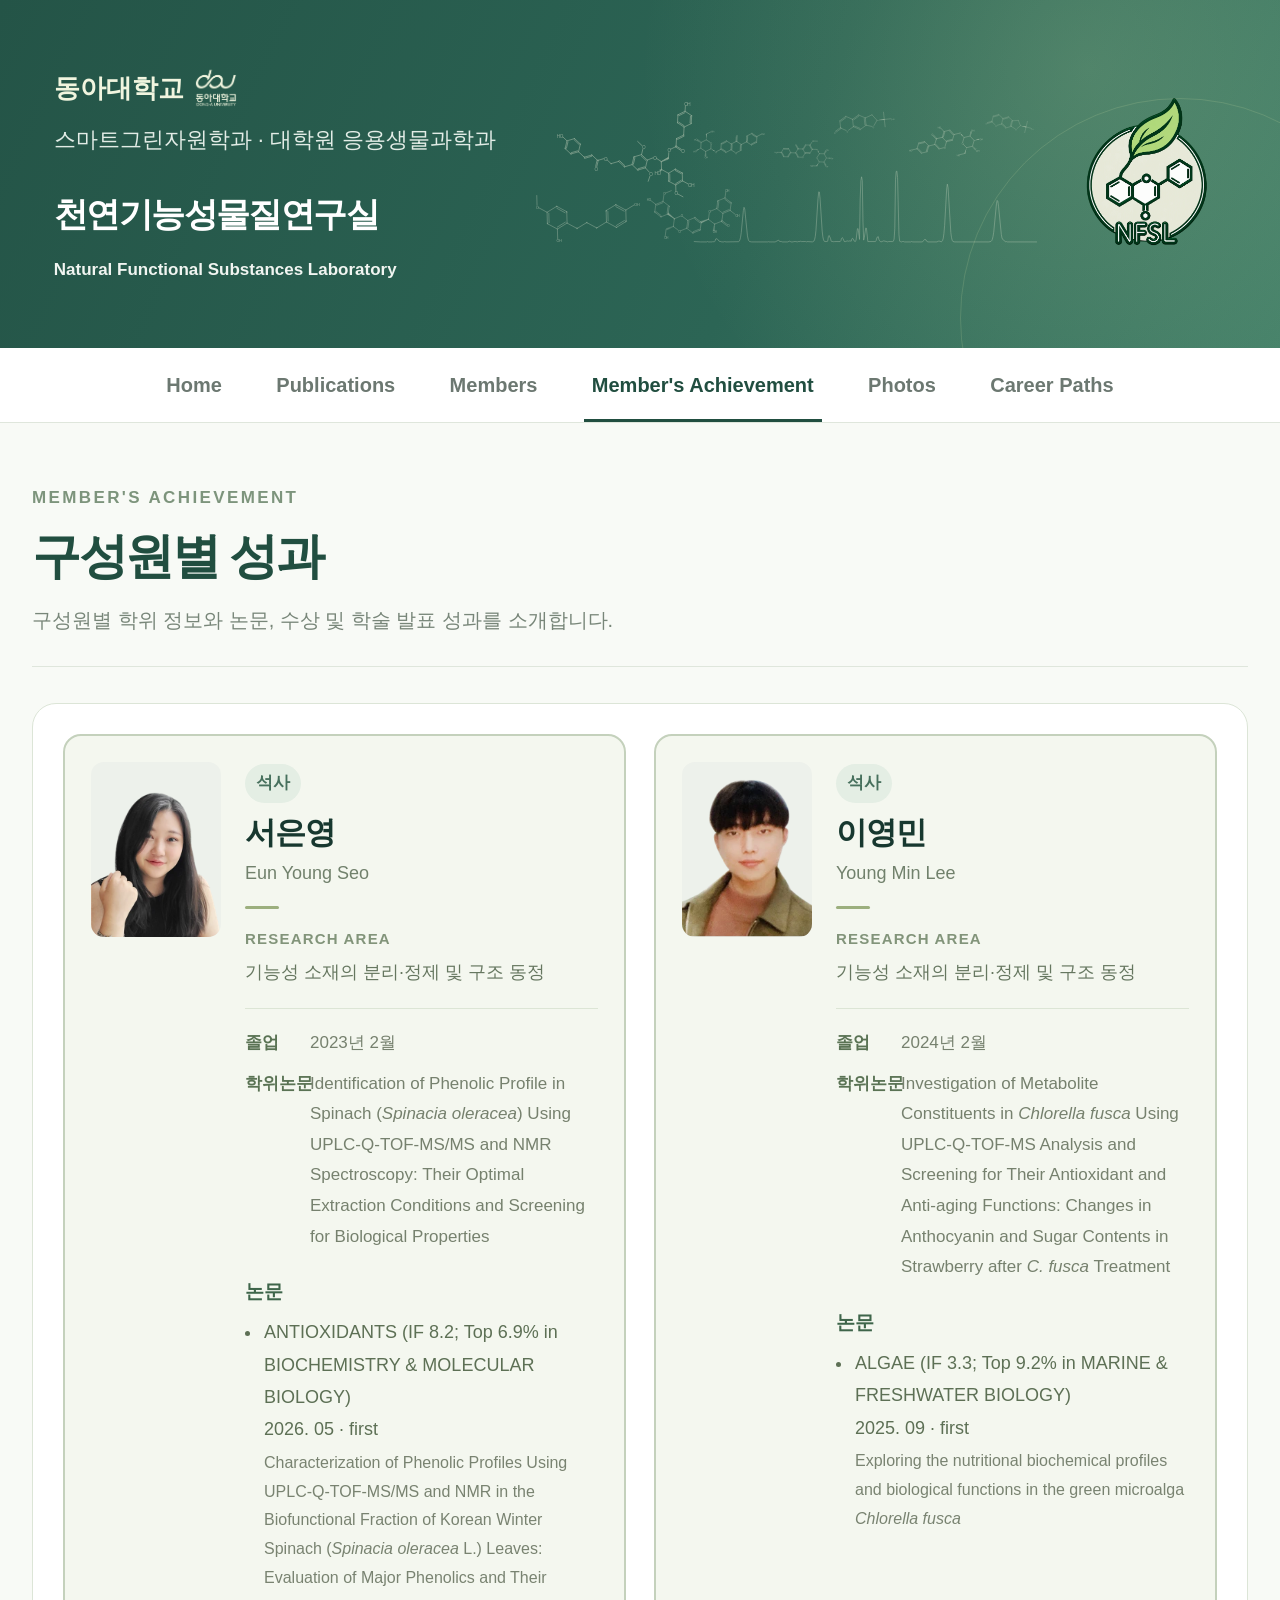
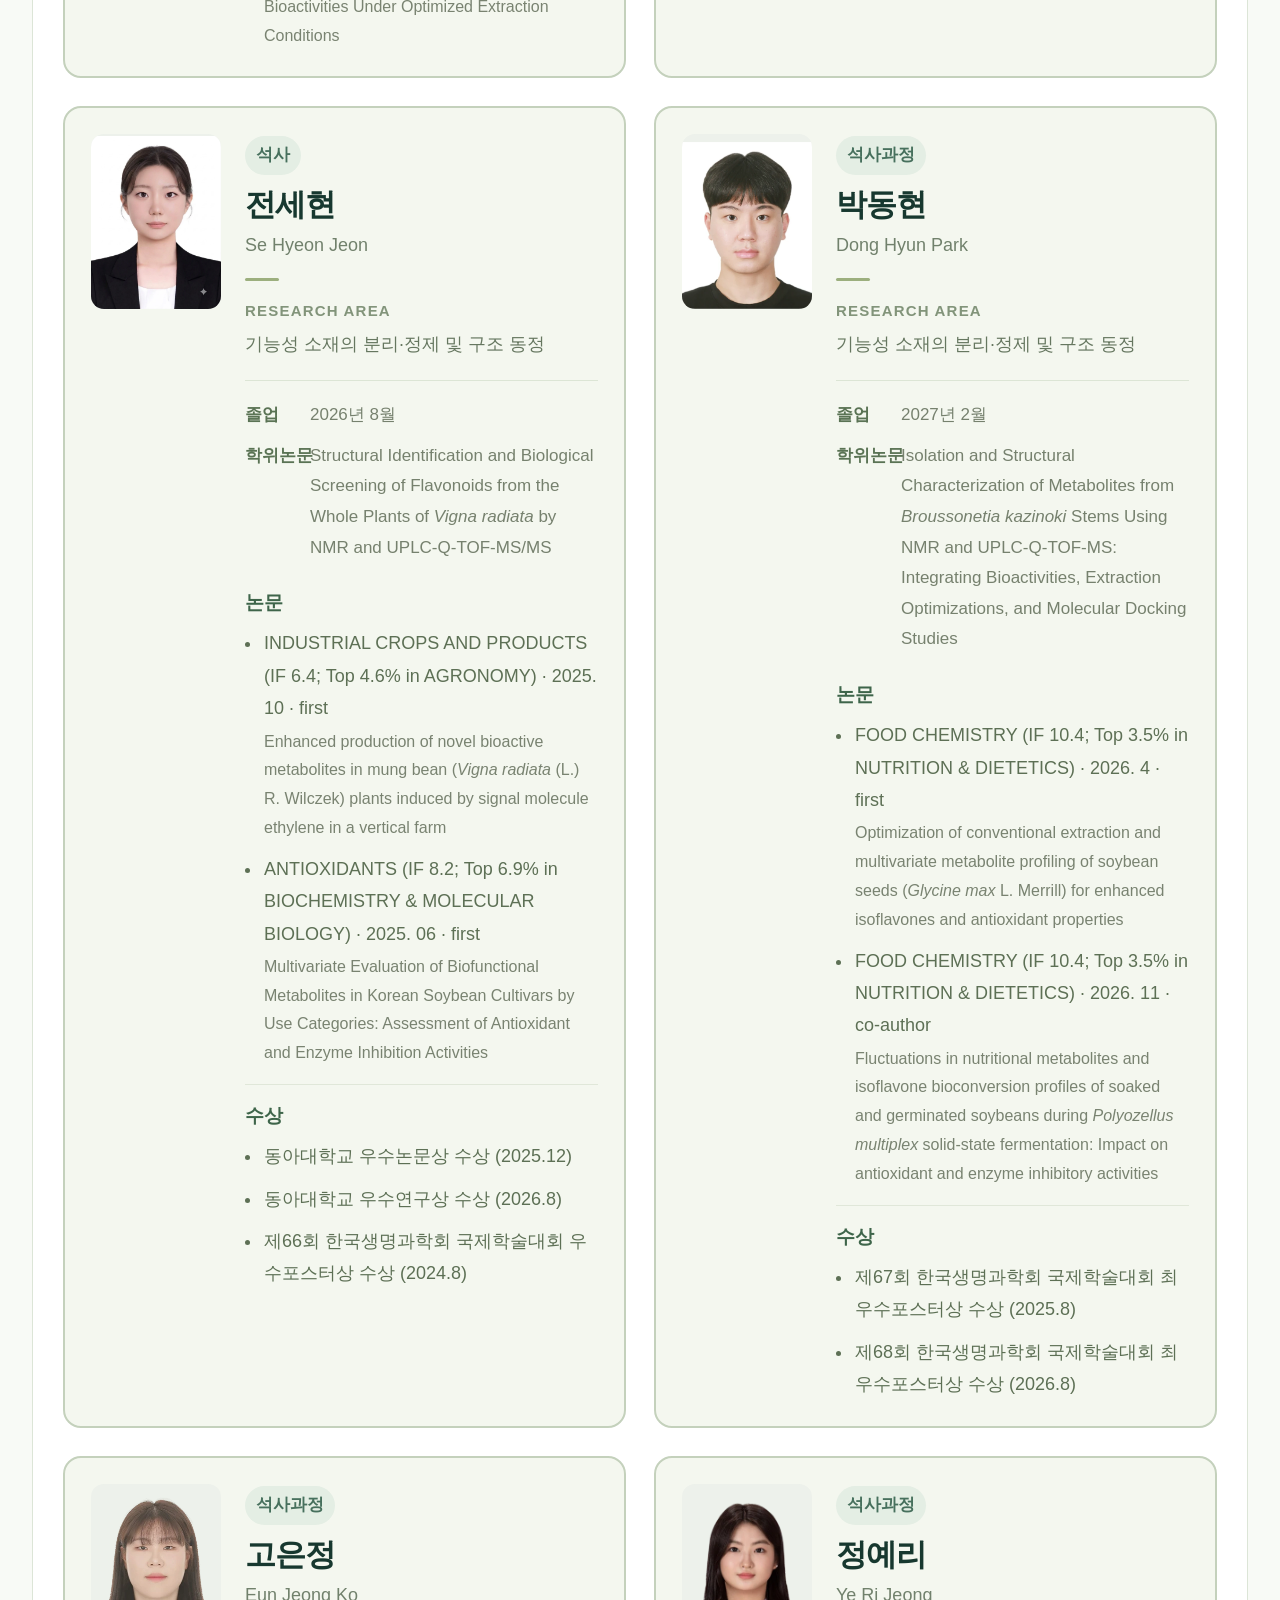
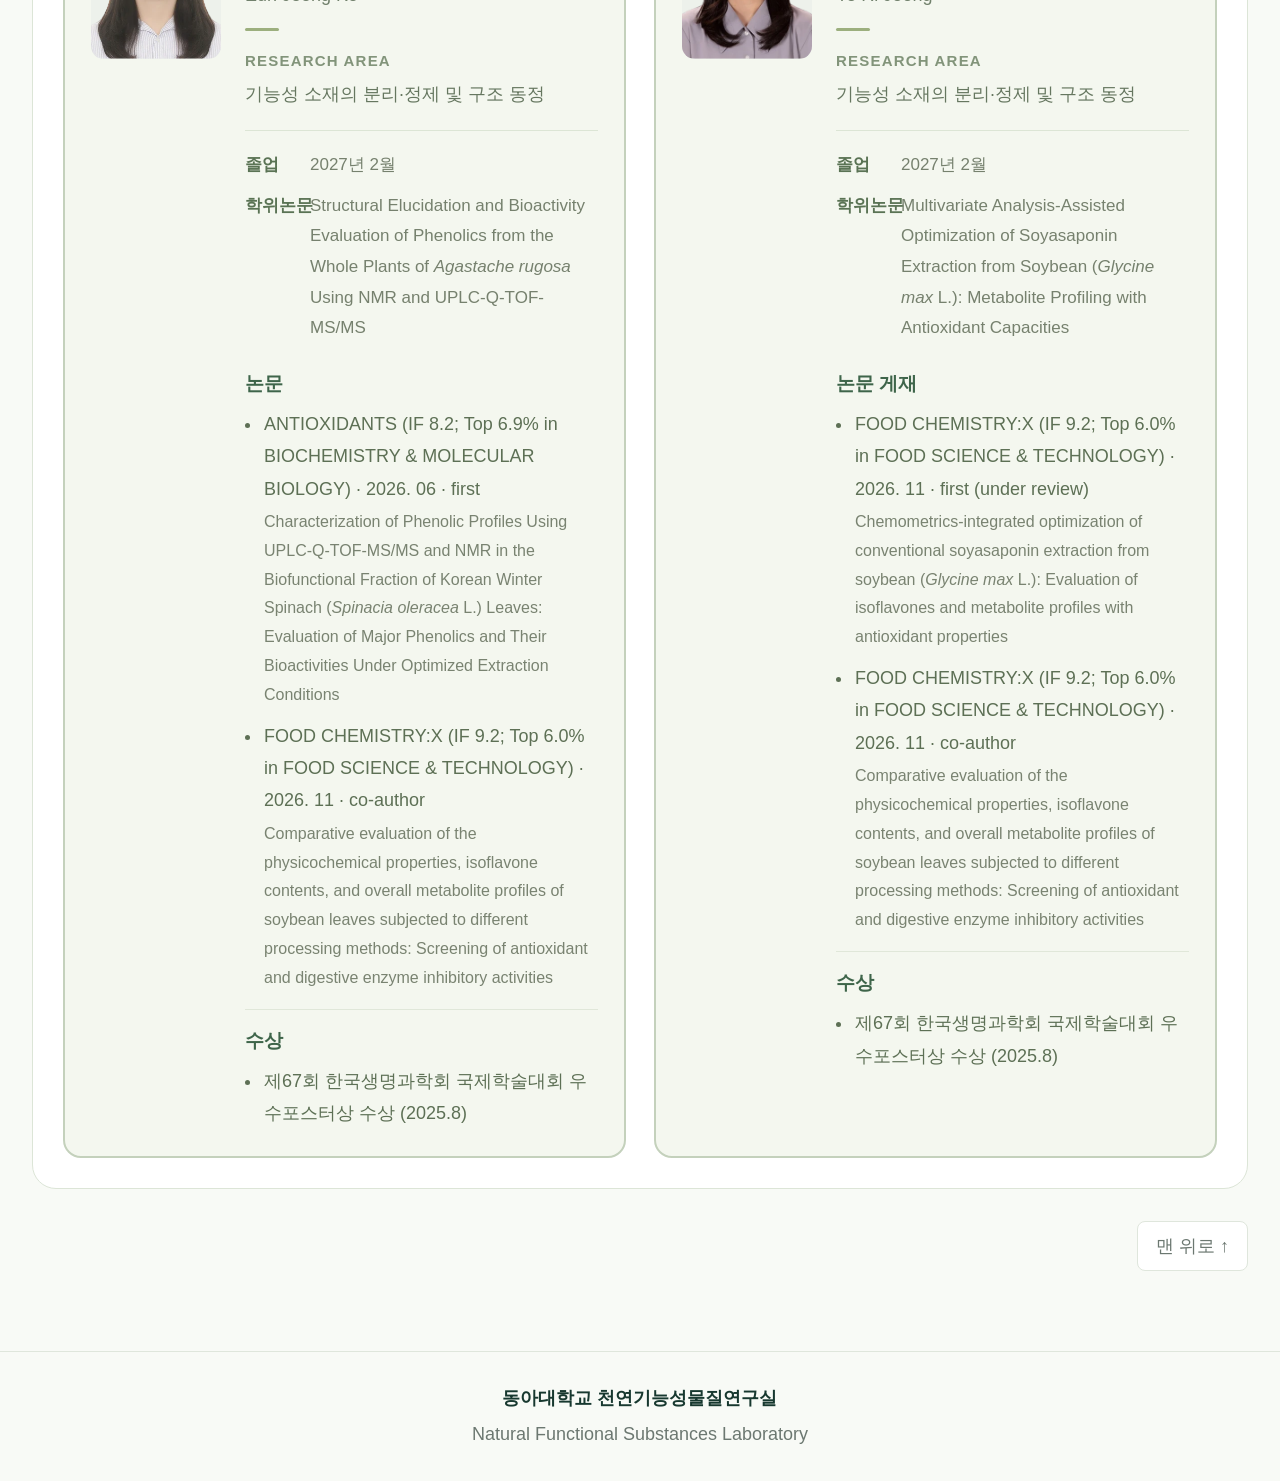
==== commit 9eadf2a7: "Create lab website" ====
--- a/member's achievement.html
+++ b/member's achievement.html
@@ -5,6 +5,8 @@
   <meta name="viewport" content="width=device-width, initial-scale=1.0">
   <title>천연기능성물질연구실 | 구성원 성과</title>
   <link rel="stylesheet" href="styles.css">
+  <!-- 최적화된 사진 79개를 하나의 파일에서 로드 -->
+  <script src="images-loader.js" defer></script>
 </head>
 
 <body class="achievements-page" id="top">
@@ -763,7 +765,7 @@
 
       <div class="hero-logo">
         <img
-          src="lab-logo.png"
+          data-bundled-src="lab-logo.png"
           alt="천연기능성물질연구실 NFSL 로고"
           decoding="async"
         >
@@ -800,7 +802,7 @@
         <!-- 서은영 -->
         <article class="person-achievement-card" aria-labelledby="seo-name">
           <div class="person-photo">
-            <img src="SYY.png" alt="서은영" loading="lazy">
+            <img data-bundled-src="SYY.png" alt="서은영" loading="lazy">
           </div>
 
           <div class="person-info">
@@ -853,7 +855,7 @@
         <!-- 이영민 -->
         <article class="person-achievement-card" aria-labelledby="lee-name">
           <div class="person-photo">
-            <img src="LYM.png" alt="이영민" loading="lazy">
+            <img data-bundled-src="LYM.png" alt="이영민" loading="lazy">
           </div>
 
           <div class="person-info">
@@ -903,7 +905,7 @@
         <!-- 전세현 -->
         <article class="person-achievement-card" aria-labelledby="jeon-name">
           <div class="person-photo">
-            <img src="JSH.png" alt="전세현" loading="lazy">
+            <img data-bundled-src="JSH.png" alt="전세현" loading="lazy">
           </div>
 
           <div class="person-info">
@@ -976,7 +978,7 @@
         <!-- 박동현 -->
         <article class="person-achievement-card" aria-labelledby="park-name">
           <div class="person-photo">
-            <img src="lab1.png" alt="박동현" loading="lazy">
+            <img data-bundled-src="lab1.png" alt="박동현" loading="lazy">
           </div>
 
           <div class="person-info">
@@ -1042,7 +1044,7 @@
         <!-- 고은정 -->
         <article class="person-achievement-card" aria-labelledby="ko-name">
           <div class="person-photo">
-            <img src="lab2.png" alt="고은정" loading="lazy">
+            <img data-bundled-src="lab2.png" alt="고은정" loading="lazy">
           </div>
 
           <div class="person-info">
@@ -1107,7 +1109,7 @@
         <!-- 정예리 -->
         <article class="person-achievement-card" aria-labelledby="jeong-name">
           <div class="person-photo">
-            <img src="lab3.png" alt="정예리" loading="lazy">
+            <img data-bundled-src="lab3.png" alt="정예리" loading="lazy">
           </div>
 
           <div class="person-info">
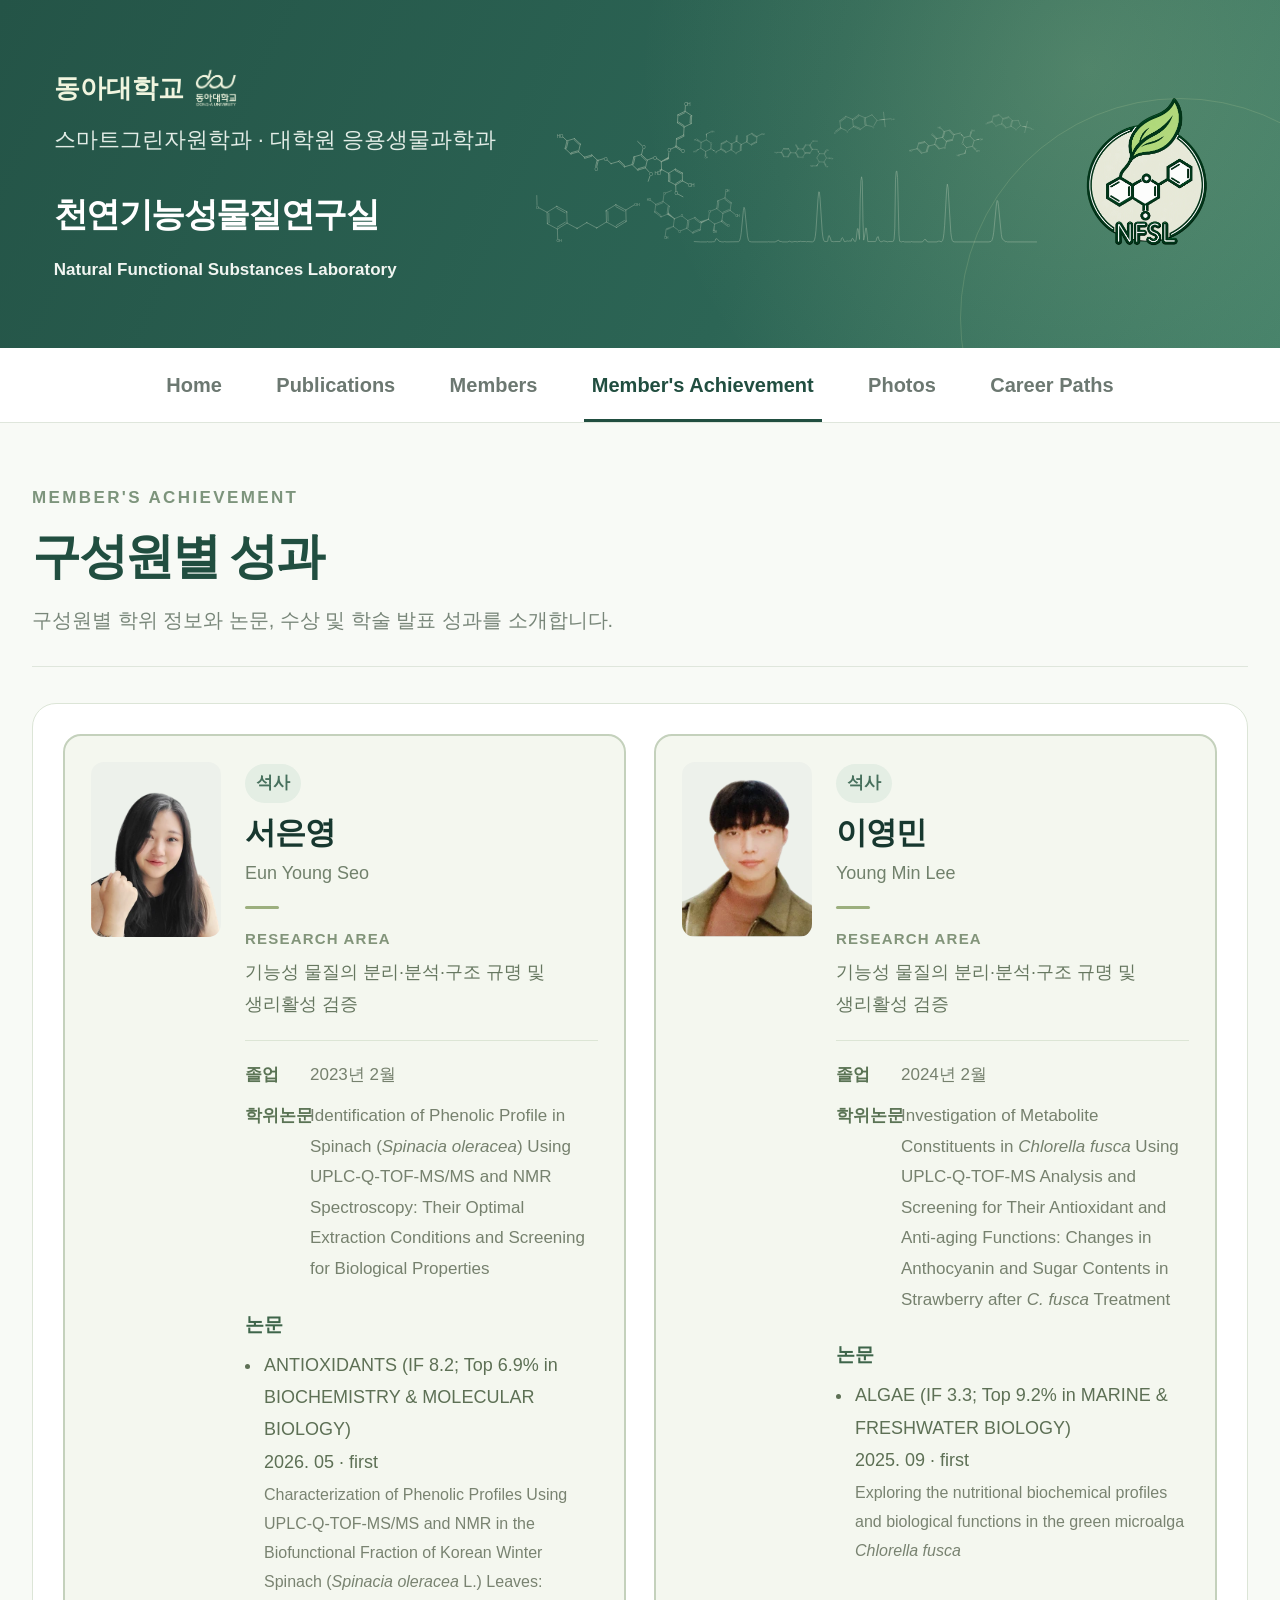
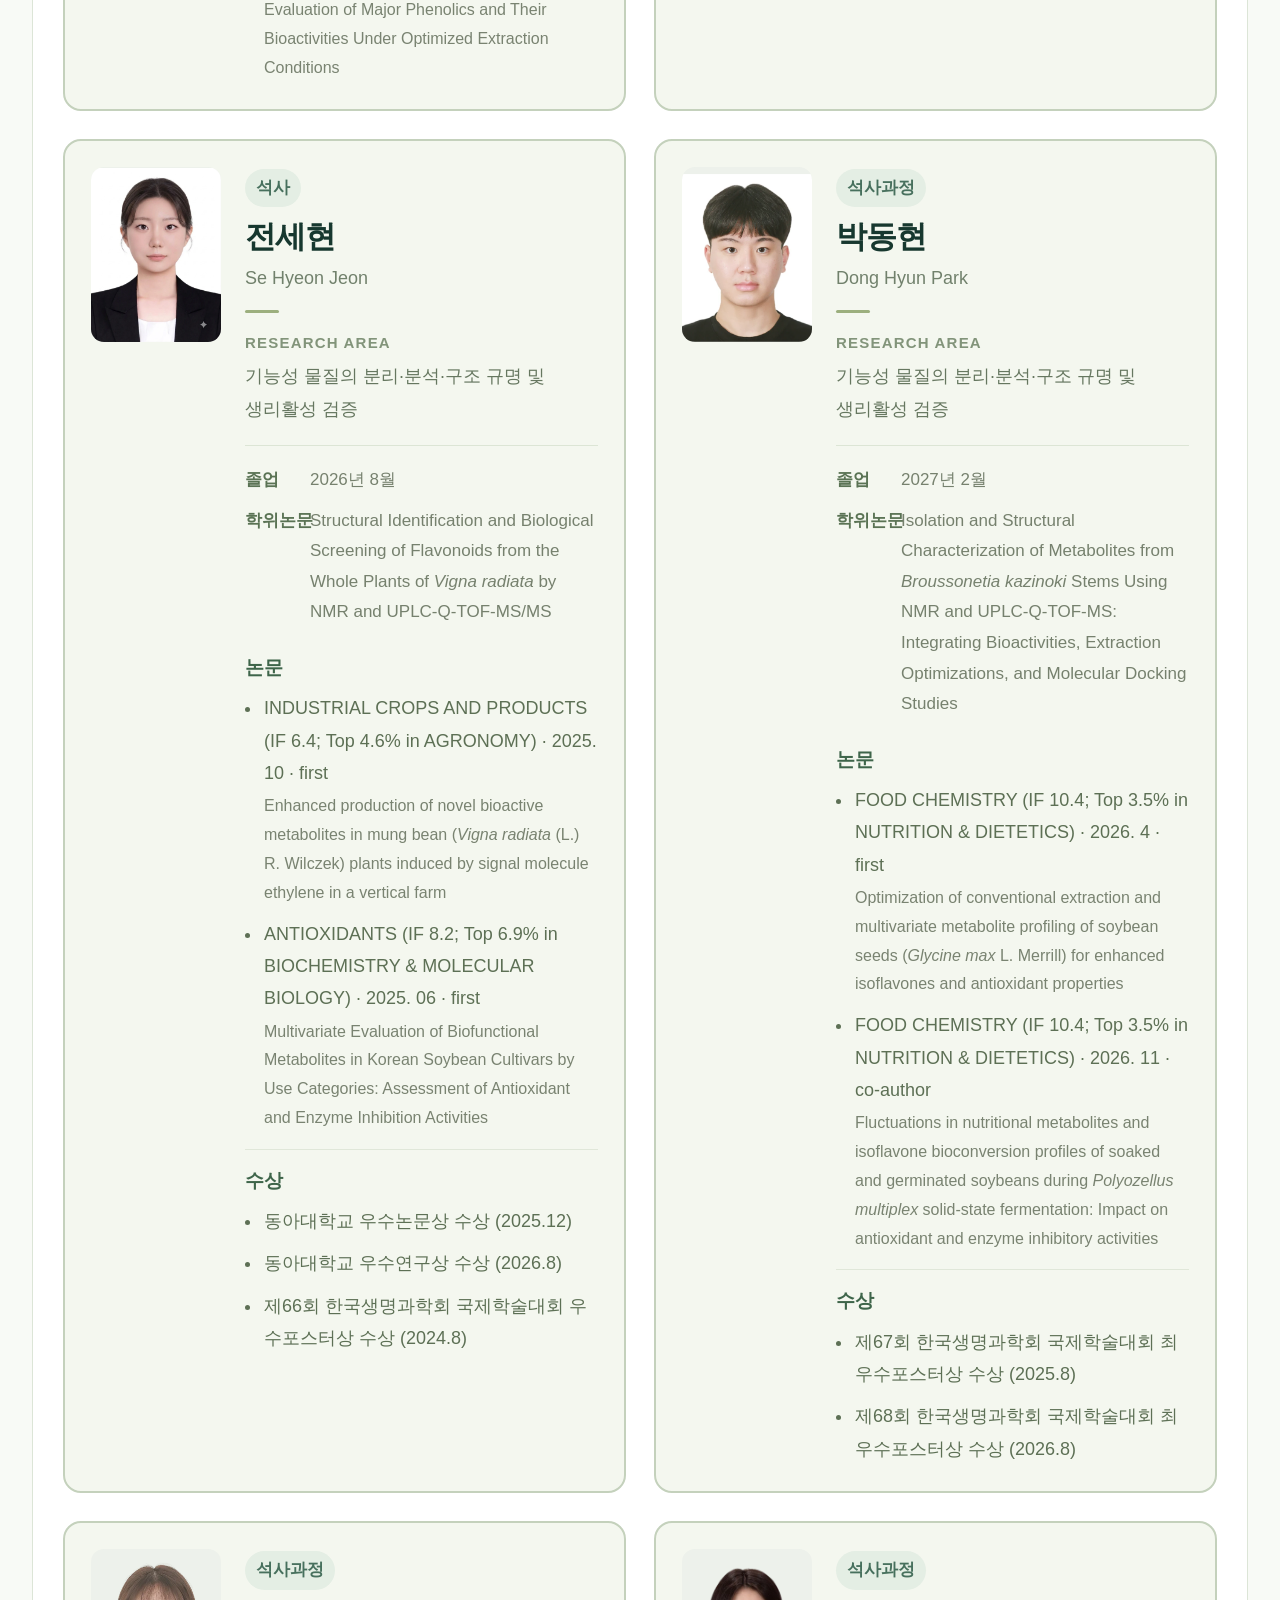
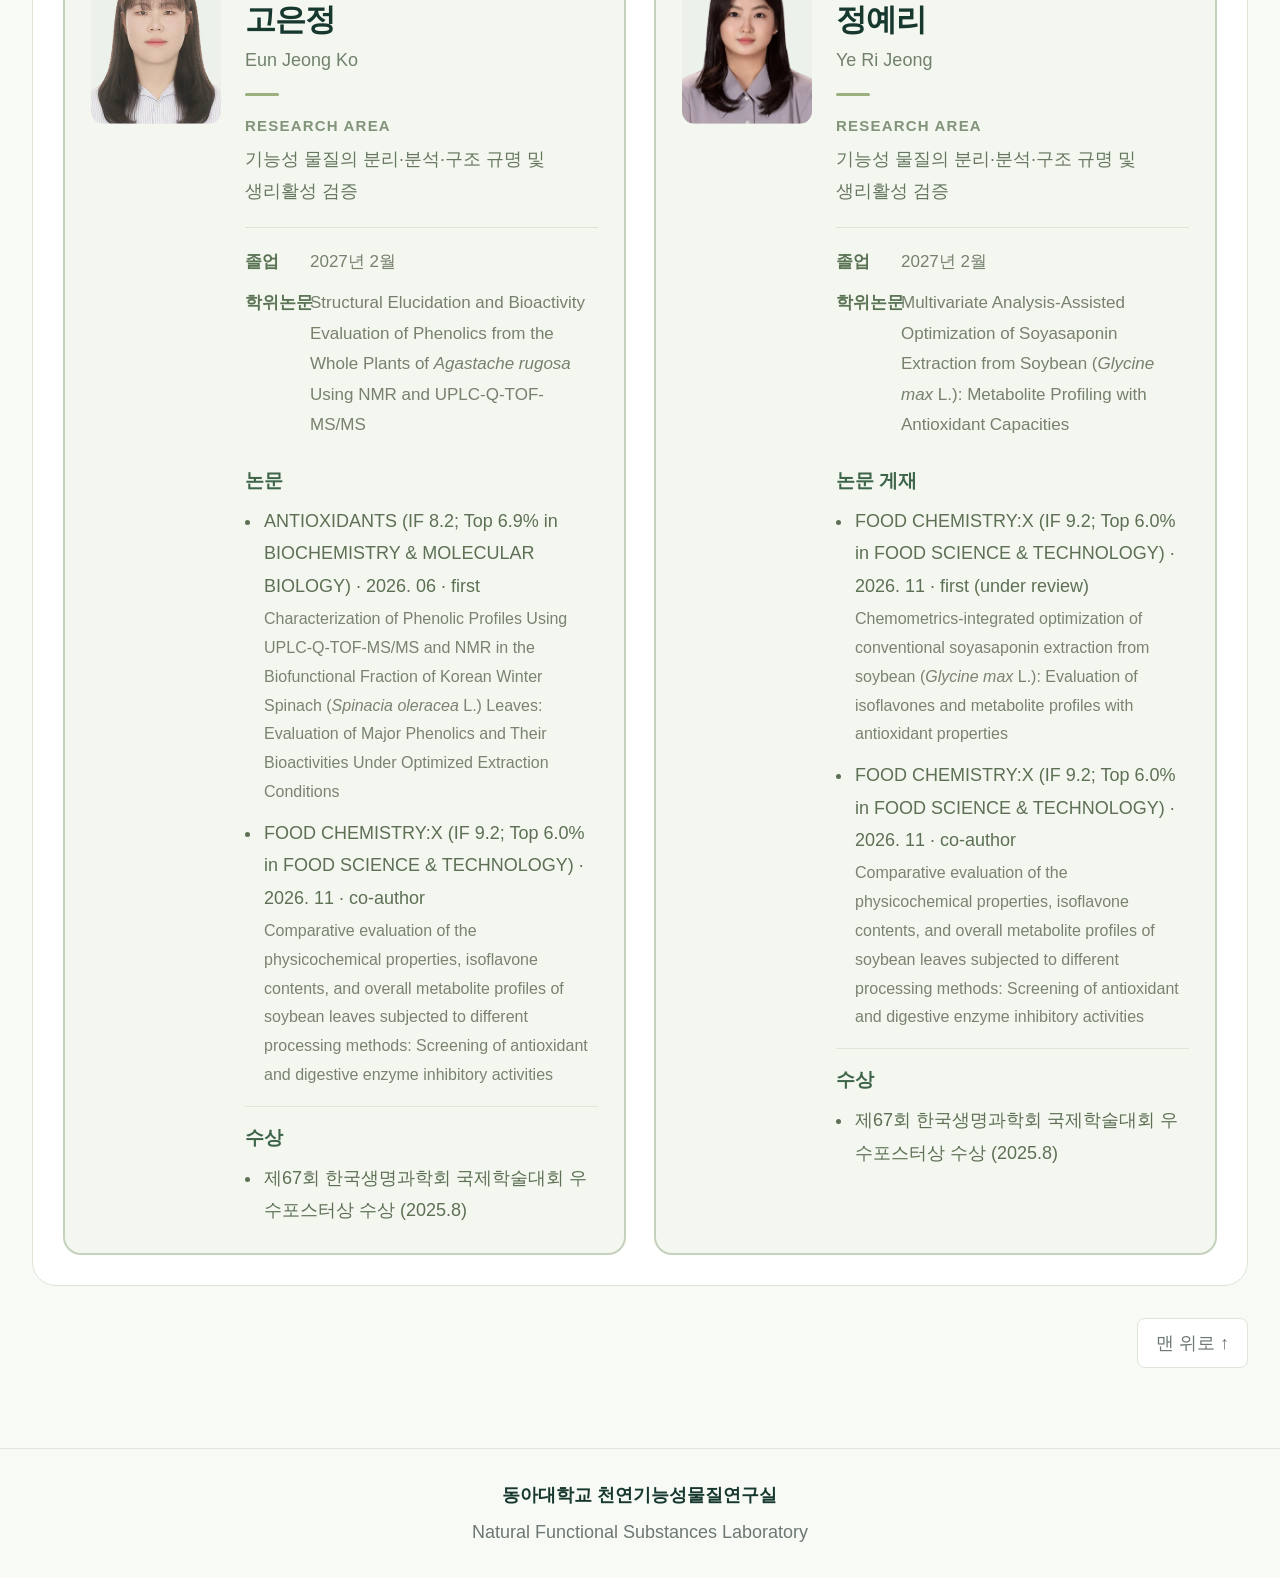
==== commit 44c6152a: "insert article" ====
--- a/member's achievement.html
+++ b/member's achievement.html
@@ -6,7 +6,6 @@
   <title>천연기능성물질연구실 | 구성원 성과</title>
   <link rel="stylesheet" href="styles.css">
   <!-- 최적화된 사진 79개를 하나의 파일에서 로드 -->
-  <script src="images-loader.js" defer></script>
 </head>
 
 <body class="achievements-page" id="top">
@@ -765,7 +764,7 @@
 
       <div class="hero-logo">
         <img
-          data-bundled-src="lab-logo.png"
+          src="images/lab-logo.webp"
           alt="천연기능성물질연구실 NFSL 로고"
           decoding="async"
         >
@@ -802,7 +801,7 @@
         <!-- 서은영 -->
         <article class="person-achievement-card" aria-labelledby="seo-name">
           <div class="person-photo">
-            <img data-bundled-src="SYY.png" alt="서은영" loading="lazy">
+            <img src="images/SYY.webp" alt="서은영" loading="lazy">
           </div>
 
           <div class="person-info">
@@ -812,7 +811,7 @@
             <div class="person-name-line" aria-hidden="true"></div>
             <p class="person-research-label">RESEARCH AREA</p>
             <p class="person-research-text">
-              기능성 소재의 분리·정제 및 구조 동정
+              기능성 물질의 분리·분석·구조 규명 및 생리활성 검증
             </p>
 
             <dl class="person-graduation">
@@ -855,7 +854,7 @@
         <!-- 이영민 -->
         <article class="person-achievement-card" aria-labelledby="lee-name">
           <div class="person-photo">
-            <img data-bundled-src="LYM.png" alt="이영민" loading="lazy">
+            <img src="images/LYM.webp" alt="이영민" loading="lazy">
           </div>
 
           <div class="person-info">
@@ -865,7 +864,7 @@
             <div class="person-name-line" aria-hidden="true"></div>
             <p class="person-research-label">RESEARCH AREA</p>
             <p class="person-research-text">
-              기능성 소재의 분리·정제 및 구조 동정
+              기능성 물질의 분리·분석·구조 규명 및 생리활성 검증
             </p>
 
             <dl class="person-graduation">
@@ -905,7 +904,7 @@
         <!-- 전세현 -->
         <article class="person-achievement-card" aria-labelledby="jeon-name">
           <div class="person-photo">
-            <img data-bundled-src="JSH.png" alt="전세현" loading="lazy">
+            <img src="images/JSH.webp" alt="전세현" loading="lazy">
           </div>
 
           <div class="person-info">
@@ -915,7 +914,7 @@
             <div class="person-name-line" aria-hidden="true"></div>
             <p class="person-research-label">RESEARCH AREA</p>
             <p class="person-research-text">
-              기능성 소재의 분리·정제 및 구조 동정
+              기능성 물질의 분리·분석·구조 규명 및 생리활성 검증
             </p>
 
             <dl class="person-graduation">
@@ -978,7 +977,7 @@
         <!-- 박동현 -->
         <article class="person-achievement-card" aria-labelledby="park-name">
           <div class="person-photo">
-            <img data-bundled-src="lab1.png" alt="박동현" loading="lazy">
+            <img src="images/lab1.webp" alt="박동현" loading="lazy">
           </div>
 
           <div class="person-info">
@@ -988,7 +987,7 @@
             <div class="person-name-line" aria-hidden="true"></div>
             <p class="person-research-label">RESEARCH AREA</p>
             <p class="person-research-text">
-              기능성 소재의 분리·정제 및 구조 동정
+              기능성 물질의 분리·분석·구조 규명 및 생리활성 검증
             </p>
 
             <dl class="person-graduation">
@@ -1044,7 +1043,7 @@
         <!-- 고은정 -->
         <article class="person-achievement-card" aria-labelledby="ko-name">
           <div class="person-photo">
-            <img data-bundled-src="lab2.png" alt="고은정" loading="lazy">
+            <img src="images/lab2.webp" alt="고은정" loading="lazy">
           </div>
 
           <div class="person-info">
@@ -1054,7 +1053,7 @@
             <div class="person-name-line" aria-hidden="true"></div>
             <p class="person-research-label">RESEARCH AREA</p>
             <p class="person-research-text">
-              기능성 소재의 분리·정제 및 구조 동정
+              기능성 물질의 분리·분석·구조 규명 및 생리활성 검증
             </p>
 
             <dl class="person-graduation">
@@ -1109,7 +1108,7 @@
         <!-- 정예리 -->
         <article class="person-achievement-card" aria-labelledby="jeong-name">
           <div class="person-photo">
-            <img data-bundled-src="lab3.png" alt="정예리" loading="lazy">
+            <img src="images/lab3.webp" alt="정예리" loading="lazy">
           </div>
 
           <div class="person-info">
@@ -1119,7 +1118,7 @@
             <div class="person-name-line" aria-hidden="true"></div>
             <p class="person-research-label">RESEARCH AREA</p>
             <p class="person-research-text">
-              기능성 소재의 분리·정제 및 구조 동정
+              기능성 물질의 분리·분석·구조 규명 및 생리활성 검증
             </p>
 
             <dl class="person-graduation">
